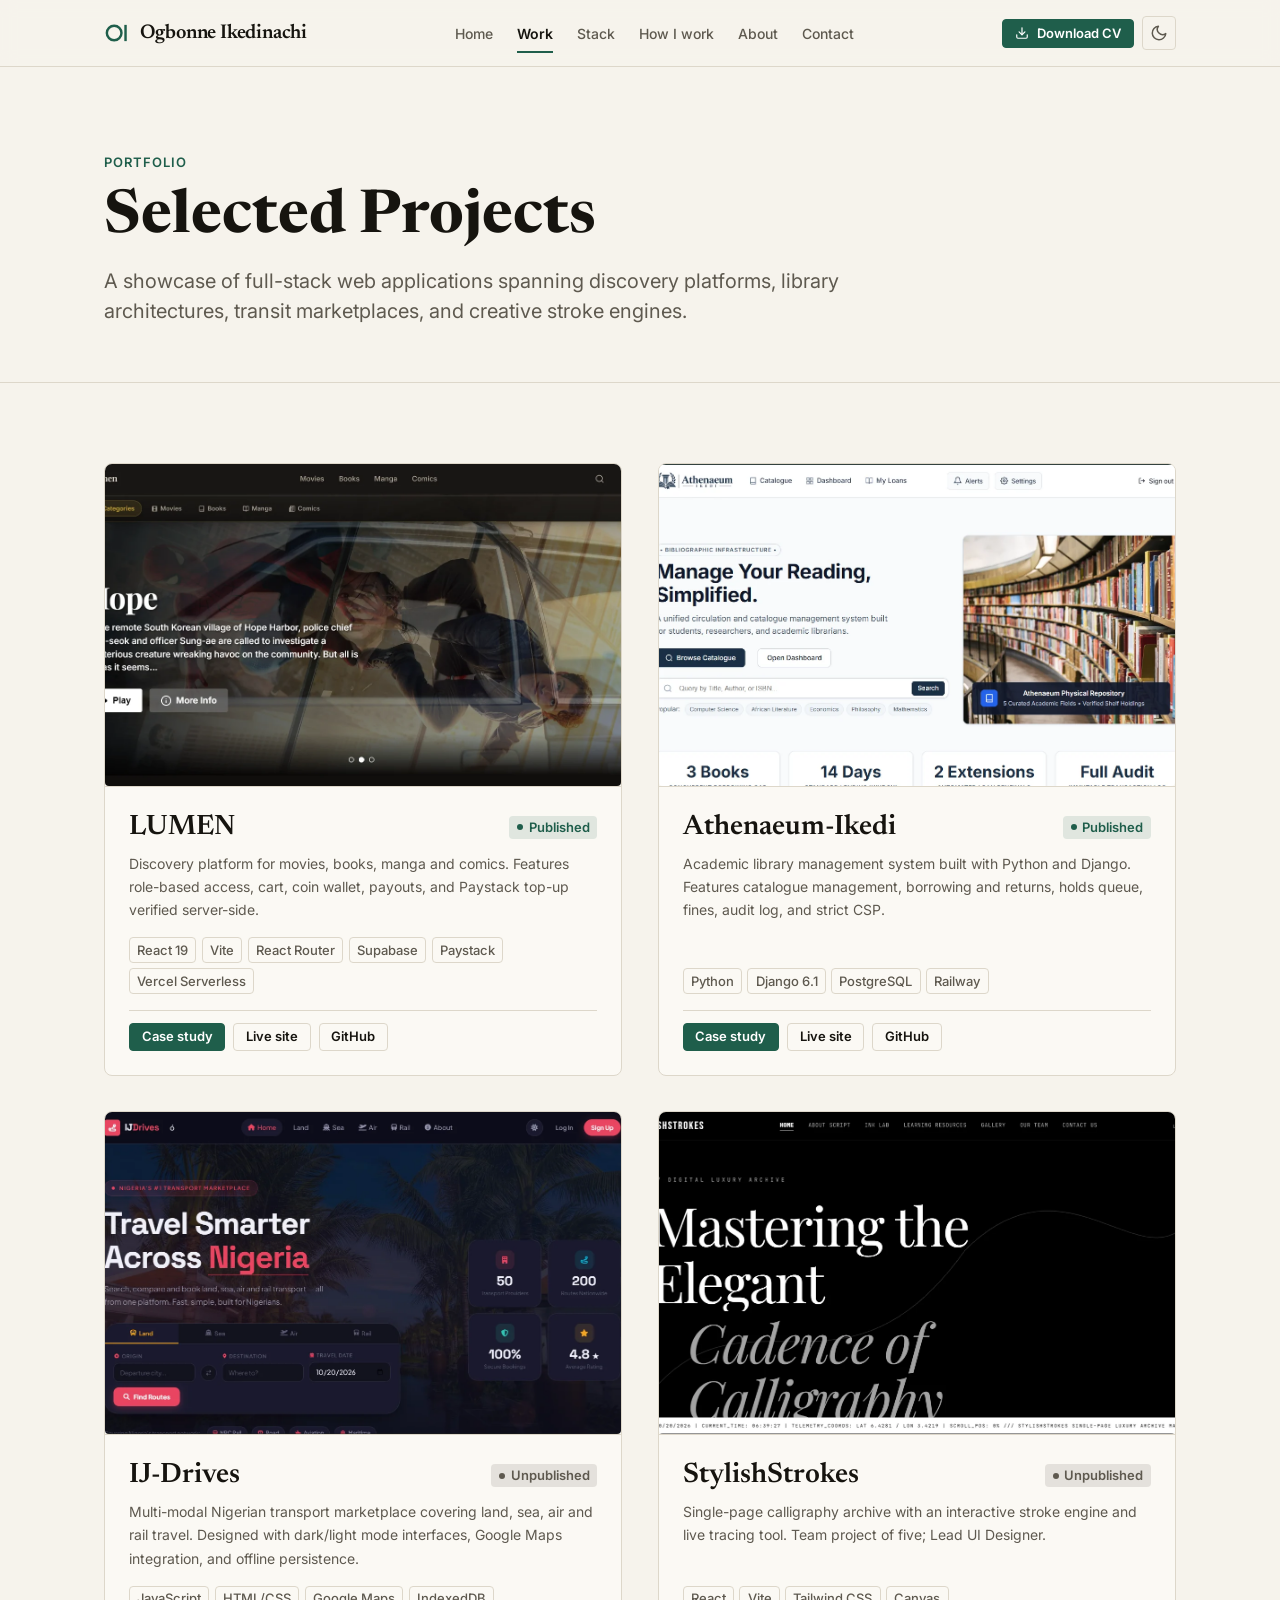
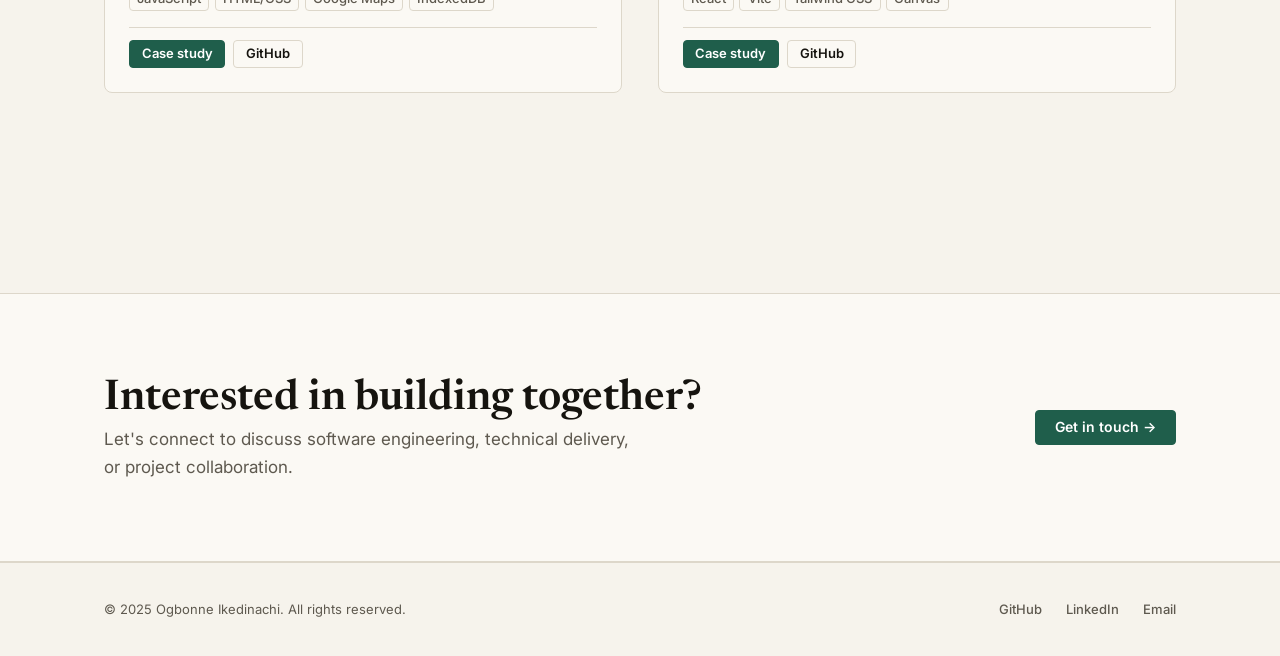
==== work/index.html @ b67208f1 "almost V1" ====
<!DOCTYPE html>
<html lang="en">
<head>
  <meta charset="UTF-8" />
  <meta name="viewport" content="width=device-width, initial-scale=1.0" />
  <title>Work — Selected Projects | Ogbonne Ikedinachi</title>
  <meta name="description" content="Selected full-stack software engineering projects by Ogbonne Ikedinachi, including LUMEN, Athenaeum-Ikedi, IJ-Drives, and StylishStrokes." />
  <link rel="canonical" href="https://ikedinachi.dev/work" />

  <!-- Open Graph -->
  <meta property="og:title" content="Work — Selected Projects | Ogbonne Ikedinachi" />
  <meta property="og:description" content="Selected full-stack software engineering projects by Ogbonne Ikedinachi." />
  <meta property="og:type" content="website" />
  <meta property="og:url" content="https://ikedinachi.dev/work" />

  <!-- Twitter -->
  <meta name="twitter:card" content="summary_large_image" />
  <meta name="twitter:title" content="Work — Selected Projects | Ogbonne Ikedinachi" />
  <meta name="twitter:description" content="Selected full-stack software engineering projects by Ogbonne Ikedinachi." />

  <!-- Favicons -->
  <link rel="icon" href="/assets/brand/favicon.svg" type="image/svg+xml" />
  <link rel="icon" href="/assets/brand/favicon-32.png" sizes="32x32" type="image/png" />
  <link rel="apple-touch-icon" href="/assets/brand/apple-touch-icon.png" />

  <!-- Google Fonts: Newsreader & Inter -->
  <link rel="preconnect" href="https://fonts.googleapis.com" />
  <link rel="preconnect" href="https://fonts.gstatic.com" crossorigin />
  <link rel="stylesheet" href="https://fonts.googleapis.com/css2?family=Inter:wght@400;500;600;700&family=Newsreader:ital,opsz,wght@0,6..72,400;0,6..72,600;0,6..72,700;1,6..72,400&display=swap" />

  <!-- Single shared stylesheet -->
  <link rel="stylesheet" href="/assets/css/styles.css" />
</head>
<body>
  <!-- Navigation progress bar -->
  <div class="nav-progress" id="nav-progress" aria-hidden="true"></div>

  <!-- First-visit session loader -->
  <div class="site-loader" id="site-loader" aria-hidden="true">
    <svg class="site-loader__mark" xmlns="http://www.w3.org/2000/svg" viewBox="0 0 64 64" role="img" aria-label="Ogbonne Ikedinachi monogram">
      <circle cx="25" cy="32" r="18" fill="none" stroke="currentColor" stroke-width="6"/>
      <rect x="50" y="12" width="6" height="40" fill="currentColor"/>
    </svg>
    <span class="site-loader__name">Ogbonne Ikedinachi</span>
  </div>

  <!-- Skip link -->
  <a href="#main-content" class="skip-link">Skip to main content</a>

  <!-- Header & Navigation -->
  <header class="site-header">
    <div class="container site-header__inner">
      <a href="/" class="site-logo" aria-label="Ogbonne Ikedinachi — Home">
        <svg class="logo-mark" xmlns="http://www.w3.org/2000/svg" viewBox="0 0 64 64" role="img" aria-hidden="true">
          <circle cx="25" cy="32" r="18" fill="none" stroke="currentColor" stroke-width="6"/>
          <rect x="50" y="12" width="6" height="40" fill="currentColor"/>
        </svg>
        <span class="site-logo__wordmark">Ogbonne Ikedinachi</span>
      </a>

      <nav class="site-nav" aria-label="Primary navigation">
        <div class="site-nav__links">
          <a href="/" class="site-nav__link">Home</a>
          <a href="/work" class="site-nav__link" aria-current="page">Work</a>
          <a href="/stack" class="site-nav__link">Stack</a>
          <a href="/how-i-work" class="site-nav__link">How I work</a>
          <a href="/about" class="site-nav__link">About</a>
          <a href="/contact" class="site-nav__link">Contact</a>
        </div>
      </nav>

      <div class="site-header__actions">
        <a href="/assets/Ogbonne-Ikedinachi-CV.pdf" class="btn btn--primary btn--small" target="_blank" rel="noopener noreferrer">
          <svg viewBox="0 0 24 24" fill="none" stroke="currentColor" stroke-width="2" stroke-linecap="round" stroke-linejoin="round" aria-hidden="true"><path d="M21 15v4a2 2 0 0 1-2 2H5a2 2 0 0 1-2-2v-4"/><polyline points="7 10 12 15 17 10"/><line x1="12" y1="15" x2="12" y2="3"/></svg>
          Download CV
        </a>

        <button type="button" class="theme-toggle" id="theme-toggle" aria-label="Switch to dark theme">
          <svg class="theme-toggle__moon" viewBox="0 0 24 24" fill="none" stroke="currentColor" stroke-width="2" stroke-linecap="round" stroke-linejoin="round" aria-hidden="true"><path d="M21 12.79A9 9 0 1 1 11.21 3 7 7 0 0 0 21 12.79z"/></svg>
          <svg class="theme-toggle__sun" viewBox="0 0 24 24" fill="none" stroke="currentColor" stroke-width="2" stroke-linecap="round" stroke-linejoin="round" aria-hidden="true"><circle cx="12" cy="12" r="5"/><line x1="12" y1="1" x2="12" y2="3"/><line x1="12" y1="21" x2="12" y2="23"/><line x1="4.22" y1="4.22" x2="5.64" y2="5.64"/><line x1="18.36" y1="18.36" x2="19.78" y2="19.78"/><line x1="1" y1="12" x2="3" y2="12"/><line x1="21" y1="12" x2="23" y2="12"/><line x1="4.22" y1="19.78" x2="5.64" y2="18.36"/><line x1="18.36" y1="5.64" x2="19.78" y2="4.22"/></svg>
        </button>

        <button type="button" class="mobile-menu-toggle" id="mobile-menu-open" aria-label="Open menu" aria-expanded="false" aria-controls="mobile-nav">
          <svg viewBox="0 0 24 24" fill="none" stroke="currentColor" stroke-width="2" stroke-linecap="round" aria-hidden="true"><line x1="3" y1="6" x2="21" y2="6"/><line x1="3" y1="12" x2="21" y2="12"/><line x1="3" y1="18" x2="21" y2="18"/></svg>
        </button>
      </div>
    </div>
  </header>

  <!-- Mobile nav overlay -->
  <div class="mobile-nav" id="mobile-nav" aria-hidden="true" role="dialog" aria-label="Navigation menu">
    <div class="mobile-nav__header">
      <span class="site-logo">
        <svg class="logo-mark" xmlns="http://www.w3.org/2000/svg" viewBox="0 0 64 64" role="img" aria-hidden="true">
          <circle cx="25" cy="32" r="18" fill="none" stroke="currentColor" stroke-width="6"/>
          <rect x="50" y="12" width="6" height="40" fill="currentColor"/>
        </svg>
        <span class="site-logo__wordmark">Ogbonne Ikedinachi</span>
      </span>
      <button type="button" class="mobile-nav__close" id="mobile-menu-close" aria-label="Close menu">
        <svg viewBox="0 0 24 24" fill="none" stroke="currentColor" stroke-width="2" stroke-linecap="round" aria-hidden="true"><line x1="18" y1="6" x2="6" y2="18"/><line x1="6" y1="6" x2="18" y2="18"/></svg>
      </button>
    </div>
    <div class="mobile-nav__items">
      <a href="/" class="mobile-nav__link">Home</a>
      <a href="/work" class="mobile-nav__link" aria-current="page">Work</a>
      <a href="/stack" class="mobile-nav__link">Stack</a>
      <a href="/how-i-work" class="mobile-nav__link">How I work</a>
      <a href="/about" class="mobile-nav__link">About</a>
      <a href="/contact" class="mobile-nav__link">Contact</a>
      <a href="/assets/Ogbonne-Ikedinachi-CV.pdf" class="btn btn--primary" style="margin-top: var(--space-md);" target="_blank" rel="noopener noreferrer">Download CV</a>
    </div>
  </div>

  <!-- Main Content -->
  <main id="main-content">
    <div class="page-header">
      <div class="container">
        <span class="page-header__label">Portfolio</span>
        <h1 class="page-header__title">Selected Projects</h1>
        <p class="page-header__intro">A showcase of full-stack web applications spanning discovery platforms, library architectures, transit marketplaces, and creative stroke engines.</p>
      </div>
    </div>

    <section class="section">
      <div class="container">
        <div class="projects-grid">
          <!-- 1. LUMEN -->
          <article class="project-card reveal">
            <a href="/work/lumen" class="project-card__image-link" aria-label="View LUMEN case study">
              <img
                src="/assets/img/lumen-2.webp"
                alt="LUMEN home page hero carousel featuring a film, with category tabs for movies, books, manga and comics."
                class="project-card__image img-lazy"
                loading="lazy"
                width="800"
                height="500"
              />
            </a>
            <div class="project-card__body">
              <div class="project-card__top">
                <h3 class="project-card__name">LUMEN</h3>
                <span class="badge badge--published">Published</span>
              </div>
              <p class="project-card__desc">Discovery platform for movies, books, manga and comics. Features role-based access, cart, coin wallet, payouts, and Paystack top-up verified server-side.</p>
              <div class="project-card__tags">
                <span class="tag">React 19</span>
                <span class="tag">Vite</span>
                <span class="tag">React Router</span>
                <span class="tag">Supabase</span>
                <span class="tag">Paystack</span>
                <span class="tag">Vercel Serverless</span>
              </div>
              <div class="project-card__actions">
                <a href="/work/lumen" class="btn btn--small btn--primary">Case study</a>
                <a href="https://lumen1-mu.vercel.app/" class="btn btn--small btn--secondary" target="_blank" rel="noopener noreferrer">Live site</a>
                <a href="https://github.com/Ikedi-21/LUMEN" class="btn btn--small btn--secondary" target="_blank" rel="noopener noreferrer">GitHub</a>
              </div>
            </div>
          </article>

          <!-- 2. Athenaeum-Ikedi -->
          <article class="project-card reveal">
            <a href="/work/athenaeum" class="project-card__image-link" aria-label="View Athenaeum-Ikedi case study">
              <img
                src="/assets/img/athenaeum-1.webp"
                alt="Athenaeum Ikedi home page headed 'Manage Your Reading, Simplified' with catalogue search and a library photograph."
                class="project-card__image img-lazy"
                loading="lazy"
                width="800"
                height="500"
              />
            </a>
            <div class="project-card__body">
              <div class="project-card__top">
                <h3 class="project-card__name">Athenaeum-Ikedi</h3>
                <span class="badge badge--published">Published</span>
              </div>
              <p class="project-card__desc">Academic library management system built with Python and Django. Features catalogue management, borrowing and returns, holds queue, fines, audit log, and strict CSP.</p>
              <div class="project-card__tags">
                <span class="tag">Python</span>
                <span class="tag">Django 6.1</span>
                <span class="tag">PostgreSQL</span>
                <span class="tag">Railway</span>
              </div>
              <div class="project-card__actions">
                <a href="/work/athenaeum" class="btn btn--small btn--primary">Case study</a>
                <a href="https://athenaeum-ikedi-production.up.railway.app/" class="btn btn--small btn--secondary" target="_blank" rel="noopener noreferrer">Live site</a>
                <a href="https://github.com/Ikedi-21/Athenaeum-Ikedi" class="btn btn--small btn--secondary" target="_blank" rel="noopener noreferrer">GitHub</a>
              </div>
            </div>
          </article>

          <!-- 3. IJ-Drives -->
          <article class="project-card reveal">
            <a href="/work/ij-drives" class="project-card__image-link" aria-label="View IJ-Drives case study">
              <img
                src="/assets/img/ijdrives-1.webp"
                alt="IJDrives home page in dark mode with a route search form for land, sea, air and rail travel across Nigeria."
                class="project-card__image img-lazy"
                loading="lazy"
                width="800"
                height="500"
              />
            </a>
            <div class="project-card__body">
              <div class="project-card__top">
                <h3 class="project-card__name">IJ-Drives</h3>
                <span class="badge badge--unpublished">Unpublished</span>
              </div>
              <p class="project-card__desc">Multi-modal Nigerian transport marketplace covering land, sea, air and rail travel. Designed with dark/light mode interfaces, Google Maps integration, and offline persistence.</p>
              <div class="project-card__tags">
                <span class="tag">JavaScript</span>
                <span class="tag">HTML/CSS</span>
                <span class="tag">Google Maps</span>
                <span class="tag">IndexedDB</span>
              </div>
              <div class="project-card__actions">
                <a href="/work/ij-drives" class="btn btn--small btn--primary">Case study</a>
                <a href="https://github.com/Ikedi-21/IJ-Drives" class="btn btn--small btn--secondary" target="_blank" rel="noopener noreferrer">GitHub</a>
              </div>
            </div>
          </article>

          <!-- 4. StylishStrokes -->
          <article class="project-card reveal">
            <a href="/work/stylishstrokes" class="project-card__image-link" aria-label="View StylishStrokes case study">
              <img
                src="/assets/img/stylishstrokes-1.webp"
                alt="StylishStrokes hero reading 'Mastering the Elegant Cadence of Calligraphy' on a black background."
                class="project-card__image img-lazy"
                loading="lazy"
                width="800"
                height="500"
              />
            </a>
            <div class="project-card__body">
              <div class="project-card__top">
                <h3 class="project-card__name">StylishStrokes</h3>
                <span class="badge badge--unpublished">Unpublished</span>
              </div>
              <p class="project-card__desc">Single-page calligraphy archive with an interactive stroke engine and live tracing tool. Team project of five; Lead UI Designer.</p>
              <div class="project-card__tags">
                <span class="tag">React</span>
                <span class="tag">Vite</span>
                <span class="tag">Tailwind CSS</span>
                <span class="tag">Canvas</span>
              </div>
              <div class="project-card__actions">
                <a href="/work/stylishstrokes" class="btn btn--small btn--primary">Case study</a>
                <a href="https://github.com/Ikedi-21/Styleish-strokes" class="btn btn--small btn--secondary" target="_blank" rel="noopener noreferrer">GitHub</a>
              </div>
            </div>
          </article>
        </div>
      </div>
    </section>

    <!-- Closing Call To Action Band -->
    <section class="cta-band">
      <div class="container cta-band__inner">
        <div>
          <h2 class="cta-band__title">Interested in building together?</h2>
          <p class="cta-band__desc">Let's connect to discuss software engineering, technical delivery, or project collaboration.</p>
        </div>
        <a href="/contact" class="btn btn--primary">Get in touch &rarr;</a>
      </div>
    </section>
  </main>

  <!-- Footer -->
  <footer class="site-footer">
    <div class="container site-footer__inner">
      <p class="site-footer__copyright">&copy; 2025 Ogbonne Ikedinachi. All rights reserved.</p>
      <div class="site-footer__links">
        <a href="https://github.com/Ikedi-21" class="site-footer__link" target="_blank" rel="noopener noreferrer">GitHub</a>
        <a href="https://www.linkedin.com/in/ikedinachi-ogbonne-81129539b" class="site-footer__link" target="_blank" rel="noopener noreferrer">LinkedIn</a>
        <a href="mailto:ikedinachiogbonne@gmail.com" class="site-footer__link">Email</a>
      </div>
    </div>
  </footer>

  <!-- Single shared script -->
  <script src="/assets/js/main.js"></script>
</body>
</html>
---- assets/css/styles.css ----
/* ============================================================
   OGBONNE IKEDINACHI — PORTFOLIO STYLES
   Single shared stylesheet for all pages.
   ============================================================ */

/* ---------- View Transitions API (Progressive Enhancement) ---------- */
@view-transition {
  navigation: auto;
}

::view-transition-old(root),
::view-transition-new(root) {
  animation-duration: 200ms;
  animation-timing-function: cubic-bezier(0.4, 0, 0.2, 1);
}

/* ---------- CSS Custom Properties (Design Tokens) ---------- */
:root {
  /* Light theme (default) */
  --bg: #F6F3EC;
  --surface: #FBF9F4;
  --ink: #16140F;
  --muted: #5E594F;
  --line: #DDD7CA;
  --accent: #1F5E4B;
  --on-accent: #FFFFFF;

  /* Typography */
  --font-heading: 'Newsreader', Georgia, serif;
  --font-body: 'Inter', system-ui, -apple-system, BlinkMacSystemFont, 'Segoe UI', Roboto, sans-serif;

  /* Type scale (fluid) */
  --text-xs: clamp(0.75rem, 0.72rem + 0.15vw, 0.8125rem);
  --text-sm: clamp(0.8125rem, 0.78rem + 0.2vw, 0.875rem);
  --text-base: clamp(0.9375rem, 0.9rem + 0.25vw, 1.0625rem);
  --text-lg: clamp(1.125rem, 1.05rem + 0.4vw, 1.25rem);
  --text-xl: clamp(1.375rem, 1.25rem + 0.8vw, 1.75rem);
  --text-2xl: clamp(1.85rem, 1.6rem + 1.6vw, 2.65rem);
  --text-3xl: clamp(2.35rem, 1.95rem + 2.5vw, 3.75rem);

  /* Spacing */
  --space-2xs: 0.25rem;
  --space-xs: 0.5rem;
  --space-sm: 0.75rem;
  --space-md: 1rem;
  --space-lg: 1.5rem;
  --space-xl: 2.25rem;
  --space-2xl: 3.5rem;
  --space-3xl: 5rem;
  --space-4xl: 7.5rem;

  /* Layout */
  --max-width: 72rem;
  --max-width-narrow: 52rem;
  --grid-gap: clamp(1.25rem, 1rem + 1.5vw, 2.5rem);

  /* Misc */
  --radius-sm: 4px;
  --radius-md: 8px;
  --border: 1px solid var(--line);
  --focus-ring: 0 0 0 3px var(--accent);
  --transition-base: 0.2s cubic-bezier(0.4, 0, 0.2, 1);
}

/* System dark theme */
@media (prefers-color-scheme: dark) {
  :root:not([data-theme="light"]) {
    --bg: #12110E;
    --surface: #1A1915;
    --ink: #EDE8DC;
    --muted: #A39D90;
    --line: #2B2923;
    --accent: #6FBF9F;
    --on-accent: #12110E;
  }
}

/* Manual dark theme toggle */
:root[data-theme="dark"] {
  --bg: #12110E;
  --surface: #1A1915;
  --ink: #EDE8DC;
  --muted: #A39D90;
  --line: #2B2923;
  --accent: #6FBF9F;
  --on-accent: #12110E;
}

/* Manual light theme toggle */
:root[data-theme="light"] {
  --bg: #F6F3EC;
  --surface: #FBF9F4;
  --ink: #16140F;
  --muted: #5E594F;
  --line: #DDD7CA;
  --accent: #1F5E4B;
  --on-accent: #FFFFFF;
}

/* ---------- Reset & Base ---------- */
*,
*::before,
*::after {
  margin: 0;
  padding: 0;
  box-sizing: border-box;
}

html {
  scroll-behavior: smooth;
  -webkit-text-size-adjust: 100%;
  text-size-adjust: 100%;
  background-color: var(--bg);
}

body {
  font-family: var(--font-body);
  font-size: var(--text-base);
  line-height: 1.65;
  color: var(--ink);
  background-color: var(--bg);
  min-height: 100vh;
  display: flex;
  flex-direction: column;
  -webkit-font-smoothing: antialiased;
  -moz-osx-font-smoothing: grayscale;
}

main {
  flex: 1 0 auto;
}

img,
picture,
svg {
  display: block;
  max-width: 100%;
}

a {
  color: var(--accent);
  text-decoration-thickness: 1px;
  text-underline-offset: 3px;
  transition: color var(--transition-base), opacity var(--transition-base);
}

a:hover {
  opacity: 0.85;
}

h1, h2, h3, h4 {
  font-family: var(--font-heading);
  font-weight: 600;
  line-height: 1.2;
  color: var(--ink);
  text-wrap: balance;
}

h1 { font-size: var(--text-3xl); font-weight: 700; }
h2 { font-size: var(--text-2xl); }
h3 { font-size: var(--text-xl); }
h4 { font-size: var(--text-lg); }

p + p {
  margin-top: var(--space-md);
}

ul, ol {
  list-style: none;
}

/* Accessibility */
.skip-link {
  position: absolute;
  top: -9999px;
  left: 1rem;
  z-index: 10000;
  padding: 0.6em 1.2em;
  background-color: var(--accent);
  color: var(--on-accent);
  font-size: var(--text-sm);
  font-weight: 600;
  text-decoration: none;
  border-radius: var(--radius-sm);
}

.skip-link:focus {
  top: 1rem;
}

:focus-visible {
  outline: 2px solid var(--accent);
  outline-offset: 3px;
}

/* ---------- First-visit Session Loader ---------- */
.site-loader {
  position: fixed;
  inset: 0;
  z-index: 9999;
  background-color: var(--bg);
  display: flex;
  flex-direction: column;
  align-items: center;
  justify-content: center;
  gap: var(--space-md);
  opacity: 1;
  visibility: visible;
  transition: opacity 0.35s ease, visibility 0.35s ease;
}

.site-loader--hidden {
  opacity: 0;
  visibility: hidden;
  pointer-events: none;
}

.site-loader__mark {
  width: 56px;
  height: 56px;
  color: var(--accent);
  animation: loaderPulse 1.2s ease-in-out infinite;
}

.site-loader__name {
  font-family: var(--font-heading);
  font-size: var(--text-lg);
  color: var(--ink);
  letter-spacing: 0.02em;
}

@keyframes loaderPulse {
  0%, 100% {
    transform: scale(0.96);
    opacity: 0.7;
  }
  50% {
    transform: scale(1.04);
    opacity: 1;
  }
}

/* Fallback if JS is disabled */
noscript .site-loader {
  display: none !important;
}

/* ---------- Navigation Progress Bar ---------- */
.nav-progress {
  position: fixed;
  top: 0;
  left: 0;
  height: 3px;
  width: 0%;
  background-color: var(--accent);
  z-index: 10001;
  pointer-events: none;
  opacity: 0;
  transition: width 0.3s ease, opacity 0.2s ease;
}

.nav-progress--active {
  opacity: 1;
  width: 75%;
}

.nav-progress--done {
  width: 100%;
  opacity: 0;
}

/* ---------- Header & Navigation ---------- */
.site-header {
  position: sticky;
  top: 0;
  z-index: 100;
  background-color: color-mix(in srgb, var(--bg) 92%, transparent);
  backdrop-filter: blur(8px);
  -webkit-backdrop-filter: blur(8px);
  border-bottom: var(--border);
}

.site-header__inner {
  display: flex;
  align-items: center;
  justify-content: space-between;
  padding-block: var(--space-md);
}

.site-logo {
  display: inline-flex;
  align-items: center;
  gap: 0.6rem;
  color: var(--ink);
  text-decoration: none;
  font-family: var(--font-heading);
  font-size: var(--text-lg);
  font-weight: 600;
  letter-spacing: -0.01em;
}

.site-logo .logo-mark {
  width: 26px;
  height: 26px;
  color: var(--accent);
  flex-shrink: 0;
}

.site-logo__wordmark {
  color: var(--ink);
}

.site-nav__links {
  display: none;
  align-items: center;
  gap: var(--space-lg);
}

@media (min-width: 54rem) {
  .site-nav__links {
    display: flex;
  }
}

.site-nav__link {
  font-size: var(--text-sm);
  color: var(--muted);
  text-decoration: none;
  font-weight: 500;
  position: relative;
  padding-block: 0.25rem;
  transition: color var(--transition-base);
}

.site-nav__link:hover {
  color: var(--ink);
  opacity: 1;
}

.site-nav__link[aria-current="page"] {
  color: var(--ink);
  font-weight: 600;
}

.site-nav__link[aria-current="page"]::after {
  content: "";
  position: absolute;
  bottom: -4px;
  left: 0;
  right: 0;
  height: 2px;
  background-color: var(--accent);
}

.site-header__actions {
  display: flex;
  align-items: center;
  gap: var(--space-xs);
}

/* Theme Toggle Button */
.theme-toggle {
  background: none;
  border: var(--border);
  border-radius: var(--radius-sm);
  padding: 0.45rem;
  cursor: pointer;
  color: var(--muted);
  display: flex;
  align-items: center;
  justify-content: center;
  line-height: 1;
  transition: color var(--transition-base), border-color var(--transition-base), background-color var(--transition-base);
}

.theme-toggle:hover {
  color: var(--ink);
  border-color: var(--muted);
  background-color: var(--surface);
}

.theme-toggle svg {
  width: 18px;
  height: 18px;
}

/* Light mode shows moon icon */
.theme-toggle__sun { display: none; }
.theme-toggle__moon { display: block; }

/* Dark mode shows sun icon */
@media (prefers-color-scheme: dark) {
  :root:not([data-theme="light"]) .theme-toggle__sun { display: block; }
  :root:not([data-theme="light"]) .theme-toggle__moon { display: none; }
}

:root[data-theme="dark"] .theme-toggle__sun { display: block; }
:root[data-theme="dark"] .theme-toggle__moon { display: none; }

:root[data-theme="light"] .theme-toggle__sun { display: none; }
:root[data-theme="light"] .theme-toggle__moon { display: block; }

/* Mobile Menu Toggle */
.mobile-menu-toggle {
  display: flex;
  align-items: center;
  justify-content: center;
  background: none;
  border: var(--border);
  border-radius: var(--radius-sm);
  padding: 0.45rem;
  cursor: pointer;
  color: var(--ink);
}

.mobile-menu-toggle svg {
  width: 20px;
  height: 20px;
}

@media (min-width: 54rem) {
  .mobile-menu-toggle {
    display: none;
  }
}

/* Mobile Nav Overlay */
.mobile-nav {
  position: fixed;
  inset: 0;
  z-index: 1000;
  background-color: var(--bg);
  padding: var(--space-xl) var(--space-lg);
  display: flex;
  flex-direction: column;
  gap: var(--space-lg);
  opacity: 0;
  visibility: hidden;
  transition: opacity var(--transition-base), visibility var(--transition-base);
}

.mobile-nav[aria-hidden="false"] {
  opacity: 1;
  visibility: visible;
}

.mobile-nav__header {
  display: flex;
  align-items: center;
  justify-content: space-between;
  border-bottom: var(--border);
  padding-bottom: var(--space-md);
}

.mobile-nav__close {
  background: none;
  border: var(--border);
  border-radius: var(--radius-sm);
  padding: 0.45rem;
  cursor: pointer;
  color: var(--ink);
  display: flex;
  align-items: center;
  justify-content: center;
}

.mobile-nav__close svg {
  width: 20px;
  height: 20px;
}

.mobile-nav__items {
  display: flex;
  flex-direction: column;
  gap: var(--space-md);
  margin-top: var(--space-md);
}

.mobile-nav__link {
  font-family: var(--font-heading);
  font-size: var(--text-2xl);
  color: var(--ink);
  text-decoration: none;
  transition: color var(--transition-base);
}

.mobile-nav__link[aria-current="page"] {
  color: var(--accent);
}

.mobile-nav__link:hover {
  color: var(--accent);
}

/* ---------- Container & Grid Layout ---------- */
.container {
  width: 100%;
  max-width: var(--max-width);
  margin-inline: auto;
  padding-inline: clamp(1.25rem, 4vw, 2.5rem);
}

.container--narrow {
  max-width: var(--max-width-narrow);
}

/* 12-Column Grid System */
.grid-12 {
  display: grid;
  grid-template-columns: repeat(12, 1fr);
  gap: var(--grid-gap);
}

/* Common Section Spacing */
.section {
  padding-block: var(--space-3xl);
}

.section + .section {
  border-top: var(--border);
}

/* ---------- Consistent Page Header Template ---------- */
.page-header {
  padding-block: var(--space-3xl) var(--space-2xl);
  border-bottom: var(--border);
}

.page-header__label {
  display: inline-block;
  font-size: var(--text-xs);
  font-weight: 600;
  letter-spacing: 0.08em;
  text-transform: uppercase;
  color: var(--accent);
  margin-bottom: var(--space-xs);
}

.page-header__title {
  font-size: var(--text-3xl);
  margin-bottom: var(--space-sm);
}

.page-header__intro {
  font-size: var(--text-lg);
  color: var(--muted);
  max-width: 46rem;
  line-height: 1.5;
}

/* ---------- Buttons & Badges ---------- */
.btn {
  display: inline-flex;
  align-items: center;
  gap: 0.5rem;
  padding: 0.65em 1.35em;
  font-family: var(--font-body);
  font-size: var(--text-sm);
  font-weight: 600;
  line-height: 1;
  text-decoration: none;
  border-radius: var(--radius-sm);
  border: var(--border);
  cursor: pointer;
  transition: background-color var(--transition-base),
              color var(--transition-base),
              border-color var(--transition-base),
              transform var(--transition-base);
  white-space: nowrap;
}

.btn:hover {
  transform: translateY(-1px);
  opacity: 1;
}

.btn:active {
  transform: translateY(0);
}

.btn--primary {
  background-color: var(--accent);
  color: var(--on-accent);
  border-color: var(--accent);
}

.btn--primary:hover {
  background-color: color-mix(in srgb, var(--accent) 85%, black);
  border-color: color-mix(in srgb, var(--accent) 85%, black);
  color: var(--on-accent);
}

.btn--secondary {
  background-color: transparent;
  color: var(--ink);
  border-color: var(--line);
}

.btn--secondary:hover {
  background-color: var(--surface);
  border-color: var(--muted);
  color: var(--ink);
}

.btn--small {
  font-size: var(--text-xs);
  padding: 0.5em 0.9em;
}

.btn svg {
  width: 14px;
  height: 14px;
  flex-shrink: 0;
}

.tag {
  display: inline-block;
  padding: 0.2em 0.55em;
  font-size: var(--text-xs);
  font-weight: 500;
  color: var(--muted);
  background-color: var(--surface);
  border: var(--border);
  border-radius: var(--radius-sm);
  line-height: 1.4;
  white-space: nowrap;
}

.badge {
  display: inline-flex;
  align-items: center;
  gap: 0.35rem;
  padding: 0.2em 0.6em;
  font-size: var(--text-xs);
  font-weight: 600;
  border-radius: var(--radius-sm);
  line-height: 1.4;
}

.badge::before {
  content: "";
  display: inline-block;
  width: 6px;
  height: 6px;
  border-radius: 50%;
}

.badge--published {
  background-color: color-mix(in srgb, var(--accent) 12%, transparent);
  color: var(--accent);
}

.badge--published::before {
  background-color: var(--accent);
}

.badge--unpublished {
  background-color: color-mix(in srgb, var(--muted) 15%, transparent);
  color: var(--muted);
}

.badge--unpublished::before {
  background-color: var(--muted);
}

/* ---------- Lazy-Loaded Image with Surface Placeholder ---------- */
.img-lazy {
  background-color: var(--surface);
  border-radius: var(--radius-sm);
  opacity: 0;
  transition: opacity 0.3s ease;
}

.img-lazy.loaded {
  opacity: 1;
}

/* ---------- Home: Hero Section ---------- */
.hero {
  padding-block: var(--space-4xl) var(--space-3xl);
}

.hero__grid {
  display: grid;
  grid-template-columns: 1fr;
  gap: var(--space-2xl);
  align-items: center;
}

@media (min-width: 52rem) {
  .hero__grid {
    grid-template-columns: 1fr 280px;
    gap: var(--space-3xl);
  }
}

.hero__eyebrow {
  display: inline-block;
  font-size: var(--text-xs);
  font-weight: 600;
  letter-spacing: 0.08em;
  text-transform: uppercase;
  color: var(--accent);
  margin-bottom: var(--space-xs);
}

.hero__positioning {
  font-size: var(--text-3xl);
  line-height: 1.15;
  margin-bottom: var(--space-md);
}

.hero__intro {
  font-size: var(--text-lg);
  color: var(--muted);
  max-width: 42rem;
  margin-bottom: var(--space-xl);
  line-height: 1.6;
}

.hero__cta-row {
  display: flex;
  flex-wrap: wrap;
  align-items: center;
  gap: var(--space-md);
  margin-bottom: var(--space-lg);
}

.hero__social-links {
  display: flex;
  align-items: center;
  gap: var(--space-lg);
  font-size: var(--text-sm);
}

.hero__social-links a {
  color: var(--muted);
  text-decoration: none;
  font-weight: 500;
  transition: color var(--transition-base);
}

.hero__social-links a:hover {
  color: var(--ink);
}

.hero__photo-wrapper {
  position: relative;
  width: 220px;
  height: 220px;
  margin-inline: auto;
  border-radius: var(--radius-md);
  border: var(--border);
  overflow: hidden;
  background-color: var(--surface);
  display: flex;
  align-items: center;
  justify-content: center;
}

@media (min-width: 52rem) {
  .hero__photo-wrapper {
    width: 260px;
    height: 260px;
    margin-inline: 0;
  }
}

.hero__photo {
  width: 100%;
  height: 100%;
  object-fit: cover;
}

.hero__photo-fallback {
  display: flex;
  flex-direction: column;
  align-items: center;
  justify-content: center;
  color: var(--muted);
  text-align: center;
  padding: var(--space-md);
}

.hero__photo-fallback svg {
  width: 48px;
  height: 48px;
  color: var(--accent);
  margin-bottom: var(--space-xs);
}

.hero__photo-fallback span {
  font-family: var(--font-heading);
  font-size: var(--text-sm);
}

/* ---------- Project Cards (Home & Work) ---------- */
.projects-grid {
  display: grid;
  grid-template-columns: 1fr;
  gap: var(--grid-gap);
}

@media (min-width: 48rem) {
  .projects-grid {
    grid-template-columns: 1fr 1fr;
  }
}

.project-card {
  background-color: var(--surface);
  border: var(--border);
  border-radius: var(--radius-md);
  overflow: hidden;
  display: flex;
  flex-direction: column;
  transition: transform var(--transition-base), border-color var(--transition-base);
}

.project-card:hover {
  transform: translateY(-2px);
  border-color: var(--muted);
}

.project-card__image-link {
  display: block;
  overflow: hidden;
  position: relative;
  aspect-ratio: 16 / 10;
  background-color: color-mix(in srgb, var(--surface) 80%, var(--bg));
  border-bottom: var(--border);
}

.project-card__image {
  width: 100%;
  height: 100%;
  object-fit: cover;
  transition: transform 0.3s ease;
}

.project-card:hover .project-card__image {
  transform: scale(1.02);
}

.project-card__body {
  padding: var(--space-lg);
  display: flex;
  flex-direction: column;
  flex: 1 1 auto;
}

.project-card__top {
  display: flex;
  align-items: center;
  justify-content: space-between;
  gap: var(--space-sm);
  margin-bottom: var(--space-xs);
}

.project-card__name {
  font-size: var(--text-xl);
}

.project-card__desc {
  font-size: var(--text-sm);
  color: var(--muted);
  margin-bottom: var(--space-md);
  flex: 1 0 auto;
}

.project-card__tags {
  display: flex;
  flex-wrap: wrap;
  gap: 0.35rem;
  margin-bottom: var(--space-md);
}

.project-card__actions {
  display: flex;
  flex-wrap: wrap;
  align-items: center;
  gap: 0.5rem;
  padding-top: var(--space-sm);
  border-top: var(--border);
}

/* ---------- Case Study Detail Page ---------- */
.case-hero {
  padding-block: var(--space-2xl) var(--space-xl);
  border-bottom: var(--border);
}

.case-hero__back {
  display: inline-flex;
  align-items: center;
  gap: 0.4rem;
  font-size: var(--text-sm);
  color: var(--muted);
  text-decoration: none;
  margin-bottom: var(--space-md);
  font-weight: 500;
}

.case-hero__back:hover {
  color: var(--ink);
}

.case-hero__meta {
  display: flex;
  flex-wrap: wrap;
  align-items: center;
  gap: 0.45rem;
  margin-block: var(--space-md);
}

.case-hero__actions {
  display: flex;
  flex-wrap: wrap;
  gap: var(--space-sm);
  margin-top: var(--space-md);
}

.case-section {
  padding-block: var(--space-xl);
}

.case-section + .case-section {
  border-top: var(--border);
}

.case-section__title {
  font-size: var(--text-xl);
  margin-bottom: var(--space-sm);
}

.case-section__text {
  font-size: var(--text-base);
  color: var(--ink);
  max-width: 44rem;
}

.decision-list {
  display: flex;
  flex-direction: column;
  gap: var(--space-lg);
  margin-top: var(--space-md);
}

.decision-item {
  padding: var(--space-md);
  background-color: var(--surface);
  border: var(--border);
  border-radius: var(--radius-sm);
}

.decision-item__title {
  font-family: var(--font-heading);
  font-size: var(--text-lg);
  font-weight: 600;
  margin-bottom: var(--space-xs);
}

.decision-item__desc {
  font-size: var(--text-sm);
  color: var(--muted);
}

.screenshots-list {
  display: flex;
  flex-direction: column;
  gap: var(--space-xl);
  margin-top: var(--space-md);
}

.screenshot-figure {
  border: var(--border);
  border-radius: var(--radius-sm);
  overflow: hidden;
  background-color: var(--surface);
}

.screenshot-figure img {
  width: 100%;
  height: auto;
}

.screenshot-figure figcaption {
  padding: 0.65rem 1rem;
  font-size: var(--text-xs);
  color: var(--muted);
  background-color: var(--surface);
  border-top: var(--border);
}

.case-nav {
  padding-block: var(--space-2xl);
  border-top: var(--border);
  display: flex;
  align-items: center;
  justify-content: space-between;
  flex-wrap: wrap;
  gap: var(--space-md);
}

.case-nav__link {
  display: flex;
  flex-direction: column;
  text-decoration: none;
}

.case-nav__label {
  font-size: var(--text-xs);
  color: var(--muted);
  text-transform: uppercase;
  letter-spacing: 0.05em;
}

.case-nav__title {
  font-family: var(--font-heading);
  font-size: var(--text-lg);
  color: var(--ink);
  font-weight: 600;
}

.case-nav__link:hover .case-nav__title {
  color: var(--accent);
}

/* ---------- Stack Page ---------- */
.stack-tiers {
  display: flex;
  flex-direction: column;
  gap: var(--space-2xl);
}

.stack-tier {
  background-color: var(--surface);
  border: var(--border);
  border-radius: var(--radius-md);
  padding: var(--space-xl);
}

.stack-tier__header {
  margin-bottom: var(--space-md);
}

.stack-tier__title {
  font-size: var(--text-xl);
  margin-bottom: var(--space-2xs);
}

.stack-tier__desc {
  font-size: var(--text-sm);
  color: var(--muted);
}

.stack-tier__groups {
  display: grid;
  grid-template-columns: 1fr;
  gap: var(--space-lg);
  margin-top: var(--space-md);
}

@media (min-width: 44rem) {
  .stack-tier__groups {
    grid-template-columns: repeat(auto-fit, minmax(200px, 1fr));
  }
}

.stack-group__name {
  font-size: var(--text-xs);
  font-weight: 600;
  text-transform: uppercase;
  letter-spacing: 0.06em;
  color: var(--muted);
  margin-bottom: var(--space-xs);
}

.stack-group__tags {
  display: flex;
  flex-wrap: wrap;
  gap: 0.35rem;
}

/* ---------- How I Work Page ---------- */
.process-grid {
  display: grid;
  grid-template-columns: 1fr;
  gap: var(--grid-gap);
  margin-top: var(--space-lg);
}

@media (min-width: 42rem) {
  .process-grid {
    grid-template-columns: 1fr 1fr;
  }
}

.process-card {
  background-color: var(--surface);
  border: var(--border);
  border-radius: var(--radius-md);
  padding: var(--space-lg);
}

.process-card__number {
  font-family: var(--font-heading);
  font-size: var(--text-2xl);
  font-weight: 700;
  color: var(--accent);
  line-height: 1;
  margin-bottom: var(--space-xs);
}

.process-card__title {
  font-size: var(--text-lg);
  margin-bottom: var(--space-xs);
}

.process-card__text {
  font-size: var(--text-sm);
  color: var(--muted);
  margin-bottom: var(--space-sm);
}

.process-card__list {
  border-top: var(--border);
  padding-top: var(--space-xs);
  margin-top: var(--space-xs);
}

.process-card__list li {
  font-size: var(--text-xs);
  color: var(--ink);
  padding-block: 0.2rem;
  display: flex;
  align-items: center;
  gap: 0.4rem;
}

.process-card__list li::before {
  content: "—";
  color: var(--accent);
}

/* PRD Anatomy Block */
.prd-anatomy {
  background-color: var(--surface);
  border: var(--border);
  border-radius: var(--radius-md);
  padding: var(--space-xl);
  margin-top: var(--space-2xl);
}

.prd-anatomy__header {
  margin-bottom: var(--space-md);
}

.prd-anatomy__title {
  font-size: var(--text-xl);
  margin-bottom: var(--space-2xs);
}

.prd-anatomy__note {
  font-size: var(--text-xs);
  color: var(--muted);
  font-style: italic;
}

.prd-anatomy__grid {
  display: grid;
  grid-template-columns: repeat(auto-fill, minmax(220px, 1fr));
  gap: var(--space-xs);
  margin-top: var(--space-md);
}

.prd-item {
  display: flex;
  align-items: baseline;
  gap: 0.5rem;
  padding: 0.4rem 0.6rem;
  background-color: var(--bg);
  border: var(--border);
  border-radius: var(--radius-sm);
  font-size: var(--text-xs);
}

.prd-item__num {
  color: var(--accent);
  font-weight: 600;
  font-family: var(--font-body);
}

/* Teaching Note Box */
.teaching-note {
  padding: var(--space-lg);
  background-color: color-mix(in srgb, var(--accent) 7%, transparent);
  border-left: 3px solid var(--accent);
  border-radius: 0 var(--radius-sm) var(--radius-sm) 0;
  margin-top: var(--space-2xl);
}

.teaching-note__title {
  font-size: var(--text-lg);
  margin-bottom: var(--space-2xs);
}

.teaching-note__text {
  font-size: var(--text-sm);
  color: var(--muted);
}

/* ---------- About Page ---------- */
.about-grid {
  display: grid;
  grid-template-columns: 1fr;
  gap: var(--space-2xl);
}

@media (min-width: 48rem) {
  .about-grid {
    grid-template-columns: 1fr 1fr;
  }
}

.about-block {
  margin-bottom: var(--space-xl);
}

.about-block h2,
.about-block h3 {
  font-size: var(--text-xl);
  margin-bottom: var(--space-xs);
}

.about-block p {
  color: var(--ink);
  font-size: var(--text-base);
}

.education-list {
  display: flex;
  flex-direction: column;
  gap: var(--space-sm);
  margin-top: var(--space-xs);
}

.education-item {
  padding: var(--space-sm);
  background-color: var(--surface);
  border: var(--border);
  border-radius: var(--radius-sm);
}

.education-item__program {
  font-weight: 600;
  font-size: var(--text-sm);
}

.education-item__status {
  font-size: var(--text-xs);
  color: var(--muted);
}

/* ---------- Contact Page ---------- */
.contact-container {
  max-width: 42rem;
}

.contact-channels {
  display: flex;
  flex-direction: column;
  gap: var(--space-md);
  margin-block: var(--space-xl);
}

.contact-card {
  display: flex;
  align-items: center;
  justify-content: space-between;
  padding: var(--space-lg);
  background-color: var(--surface);
  border: var(--border);
  border-radius: var(--radius-md);
  text-decoration: none;
  transition: transform var(--transition-base), border-color var(--transition-base);
}

.contact-card:hover {
  transform: translateY(-2px);
  border-color: var(--accent);
  opacity: 1;
}

.contact-card__info {
  display: flex;
  flex-direction: column;
}

.contact-card__label {
  font-size: var(--text-xs);
  color: var(--muted);
  text-transform: uppercase;
  letter-spacing: 0.05em;
}

.contact-card__value {
  font-size: var(--text-base);
  font-weight: 600;
  color: var(--ink);
}

.contact-card svg {
  width: 18px;
  height: 18px;
  color: var(--accent);
}

/* ---------- Closing Call To Action Band ---------- */
.cta-band {
  background-color: var(--surface);
  border-top: var(--border);
  border-bottom: var(--border);
  padding-block: var(--space-3xl);
  margin-top: var(--space-4xl);
}

.cta-band__inner {
  display: flex;
  flex-direction: column;
  align-items: flex-start;
  gap: var(--space-md);
}

@media (min-width: 44rem) {
  .cta-band__inner {
    flex-direction: row;
    align-items: center;
    justify-content: space-between;
  }
}

.cta-band__title {
  font-size: var(--text-2xl);
}

.cta-band__desc {
  font-size: var(--text-base);
  color: var(--muted);
  max-width: 34rem;
}

/* ---------- Footer ---------- */
.site-footer {
  border-top: var(--border);
  background-color: var(--bg);
  padding-block: var(--space-xl);
  margin-top: auto;
}

.site-footer__inner {
  display: flex;
  flex-direction: column;
  gap: var(--space-md);
  align-items: flex-start;
}

@media (min-width: 44rem) {
  .site-footer__inner {
    flex-direction: row;
    justify-content: space-between;
    align-items: center;
  }
}

.site-footer__copyright {
  font-size: var(--text-xs);
  color: var(--muted);
}

.site-footer__links {
  display: flex;
  align-items: center;
  gap: var(--space-lg);
  font-size: var(--text-xs);
}

.site-footer__link {
  color: var(--muted);
  text-decoration: none;
  font-weight: 500;
  transition: color var(--transition-base);
}

.site-footer__link:hover {
  color: var(--ink);
}

/* ---------- Scroll Reveal Animations ---------- */
.reveal {
  opacity: 0;
  transform: translateY(16px);
  transition: opacity 0.45s cubic-bezier(0.16, 1, 0.3, 1), transform 0.45s cubic-bezier(0.16, 1, 0.3, 1);
}

.reveal.is-visible {
  opacity: 1;
  transform: translateY(0);
}

/* ---------- Reduced Motion Overrides ---------- */
@media (prefers-reduced-motion: reduce) {
  *,
  *::before,
  *::after {
    animation-duration: 0.001ms !important;
    animation-iteration-count: 1 !important;
    transition-duration: 0.001ms !important;
    scroll-behavior: auto !important;
  }

  .site-loader {
    display: none !important;
  }

  .nav-progress {
    display: none !important;
  }

  .reveal {
    opacity: 1 !important;
    transform: none !important;
  }

  .img-lazy {
    opacity: 1 !important;
  }
}
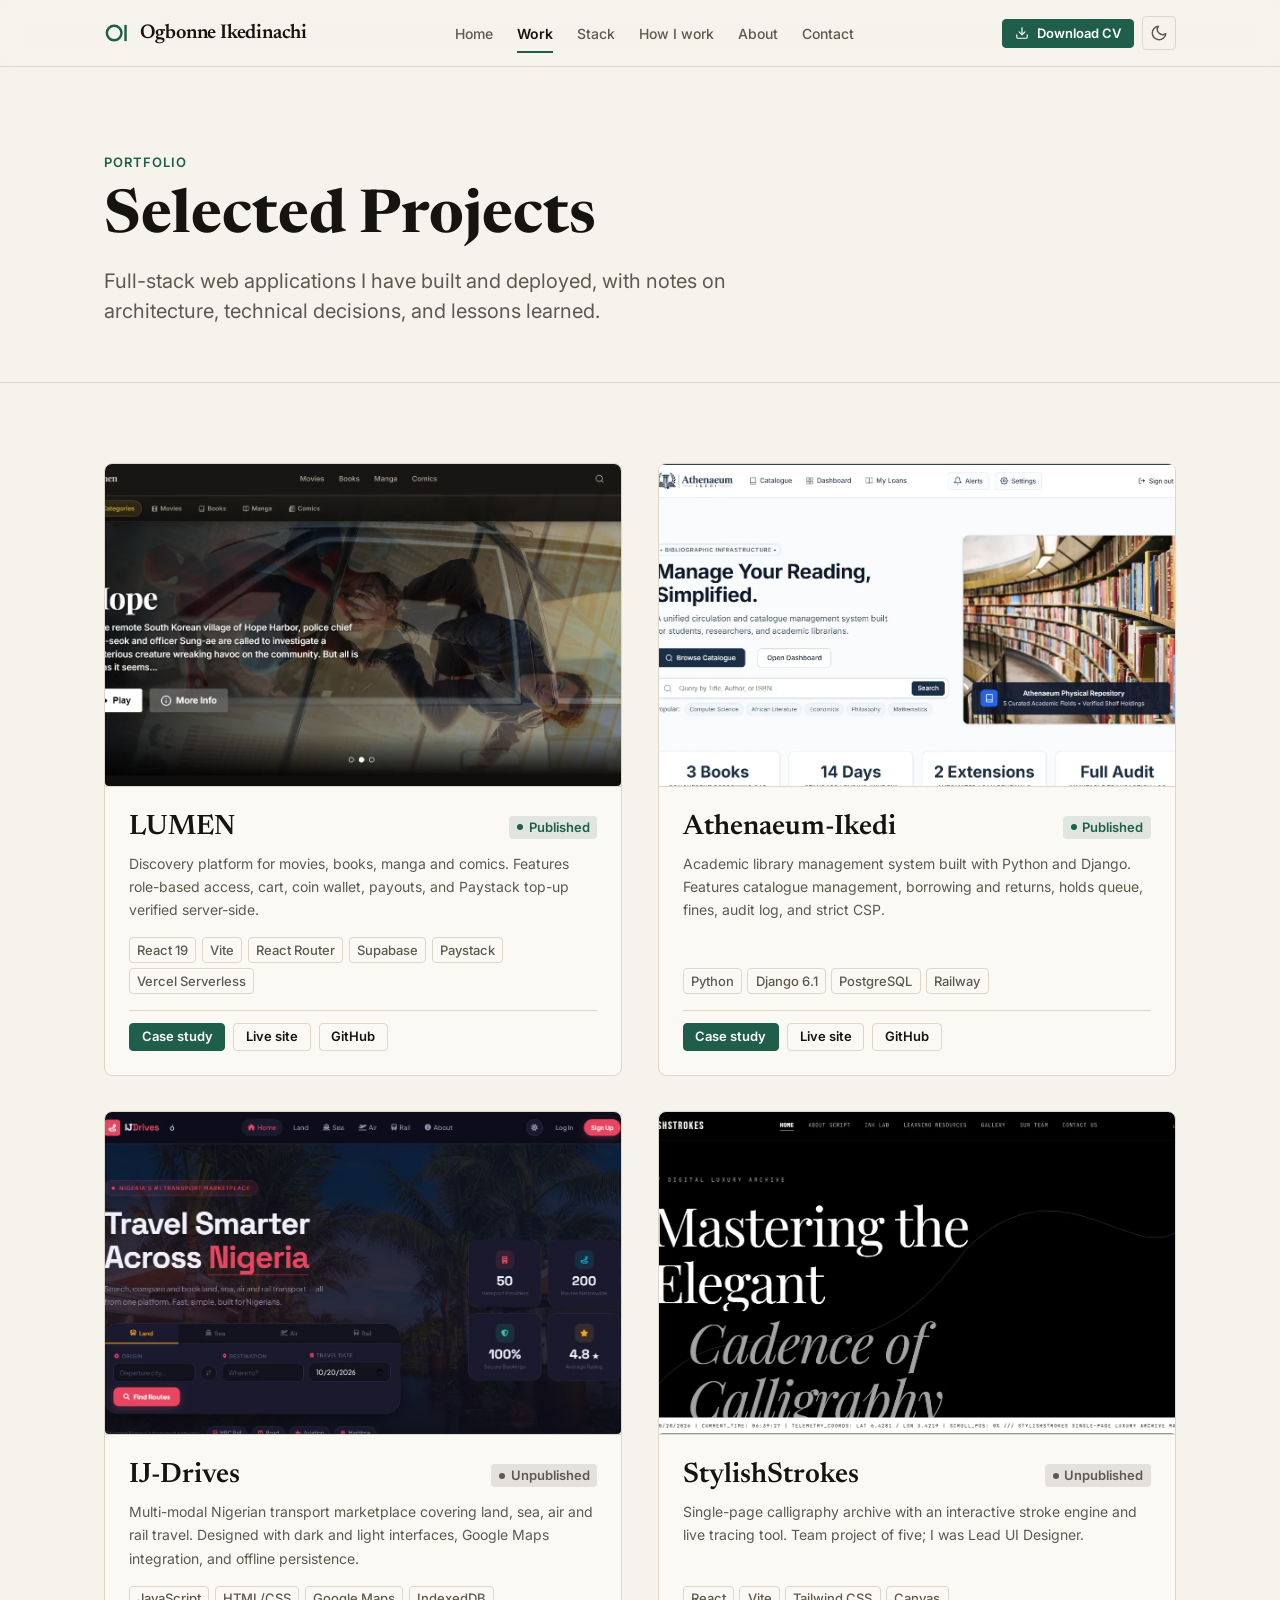
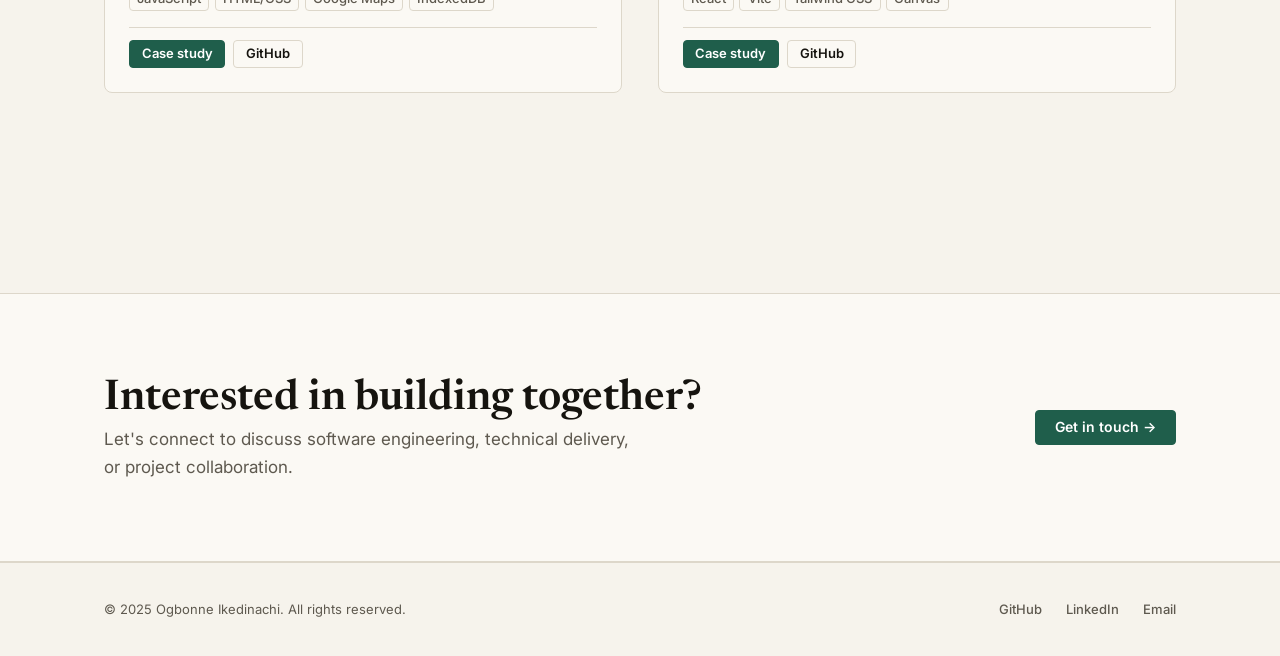
==== commit afcf17b8: "fixes" ====
--- a/work/index.html
+++ b/work/index.html
@@ -3,19 +3,19 @@
 <head>
   <meta charset="UTF-8" />
   <meta name="viewport" content="width=device-width, initial-scale=1.0" />
-  <title>Work — Selected Projects | Ogbonne Ikedinachi</title>
+  <title>Work | Selected Projects | Ogbonne Ikedinachi</title>
   <meta name="description" content="Selected full-stack software engineering projects by Ogbonne Ikedinachi, including LUMEN, Athenaeum-Ikedi, IJ-Drives, and StylishStrokes." />
   <link rel="canonical" href="https://ikedinachi.dev/work" />
 
   <!-- Open Graph -->
-  <meta property="og:title" content="Work — Selected Projects | Ogbonne Ikedinachi" />
+  <meta property="og:title" content="Work | Selected Projects | Ogbonne Ikedinachi" />
   <meta property="og:description" content="Selected full-stack software engineering projects by Ogbonne Ikedinachi." />
   <meta property="og:type" content="website" />
   <meta property="og:url" content="https://ikedinachi.dev/work" />
 
   <!-- Twitter -->
   <meta name="twitter:card" content="summary_large_image" />
-  <meta name="twitter:title" content="Work — Selected Projects | Ogbonne Ikedinachi" />
+  <meta name="twitter:title" content="Work | Selected Projects | Ogbonne Ikedinachi" />
   <meta name="twitter:description" content="Selected full-stack software engineering projects by Ogbonne Ikedinachi." />
 
   <!-- Favicons -->
@@ -50,7 +50,7 @@
   <!-- Header & Navigation -->
   <header class="site-header">
     <div class="container site-header__inner">
-      <a href="/" class="site-logo" aria-label="Ogbonne Ikedinachi — Home">
+      <a href="/" class="site-logo" aria-label="Ogbonne Ikedinachi, Home">
         <svg class="logo-mark" xmlns="http://www.w3.org/2000/svg" viewBox="0 0 64 64" role="img" aria-hidden="true">
           <circle cx="25" cy="32" r="18" fill="none" stroke="currentColor" stroke-width="6"/>
           <rect x="50" y="12" width="6" height="40" fill="currentColor"/>
@@ -97,7 +97,7 @@
         </svg>
         <span class="site-logo__wordmark">Ogbonne Ikedinachi</span>
       </span>
-      <button type="button" class="mobile-nav__close" id="mobile-menu-close" aria-label="Close menu">
+      <button type="button" class="mobile-menu-close" id="mobile-menu-close" aria-label="Close menu">
         <svg viewBox="0 0 24 24" fill="none" stroke="currentColor" stroke-width="2" stroke-linecap="round" aria-hidden="true"><line x1="18" y1="6" x2="6" y2="18"/><line x1="6" y1="6" x2="18" y2="18"/></svg>
       </button>
     </div>
@@ -118,7 +118,7 @@
       <div class="container">
         <span class="page-header__label">Portfolio</span>
         <h1 class="page-header__title">Selected Projects</h1>
-        <p class="page-header__intro">A showcase of full-stack web applications spanning discovery platforms, library architectures, transit marketplaces, and creative stroke engines.</p>
+        <p class="page-header__intro">Full-stack web applications I have built and deployed, with notes on architecture, technical decisions, and lessons learned.</p>
       </div>
     </div>
 
@@ -208,7 +208,7 @@
                 <h3 class="project-card__name">IJ-Drives</h3>
                 <span class="badge badge--unpublished">Unpublished</span>
               </div>
-              <p class="project-card__desc">Multi-modal Nigerian transport marketplace covering land, sea, air and rail travel. Designed with dark/light mode interfaces, Google Maps integration, and offline persistence.</p>
+              <p class="project-card__desc">Multi-modal Nigerian transport marketplace covering land, sea, air and rail travel. Designed with dark and light interfaces, Google Maps integration, and offline persistence.</p>
               <div class="project-card__tags">
                 <span class="tag">JavaScript</span>
                 <span class="tag">HTML/CSS</span>
@@ -239,7 +239,7 @@
                 <h3 class="project-card__name">StylishStrokes</h3>
                 <span class="badge badge--unpublished">Unpublished</span>
               </div>
-              <p class="project-card__desc">Single-page calligraphy archive with an interactive stroke engine and live tracing tool. Team project of five; Lead UI Designer.</p>
+              <p class="project-card__desc">Single-page calligraphy archive with an interactive stroke engine and live tracing tool. Team project of five; I was Lead UI Designer.</p>
               <div class="project-card__tags">
                 <span class="tag">React</span>
                 <span class="tag">Vite</span>
--- a/assets/css/styles.css
+++ b/assets/css/styles.css
@@ -1,5 +1,5 @@
 /* ============================================================
-   OGBONNE IKEDINACHI — PORTFOLIO STYLES
+   OGBONNE IKEDINACHI | PORTFOLIO STYLES
    Single shared stylesheet for all pages.
    ============================================================ */
 
@@ -1139,7 +1139,7 @@
 }
 
 .process-card__list li::before {
-  content: "—";
+  content: "•";
   color: var(--accent);
 }
 
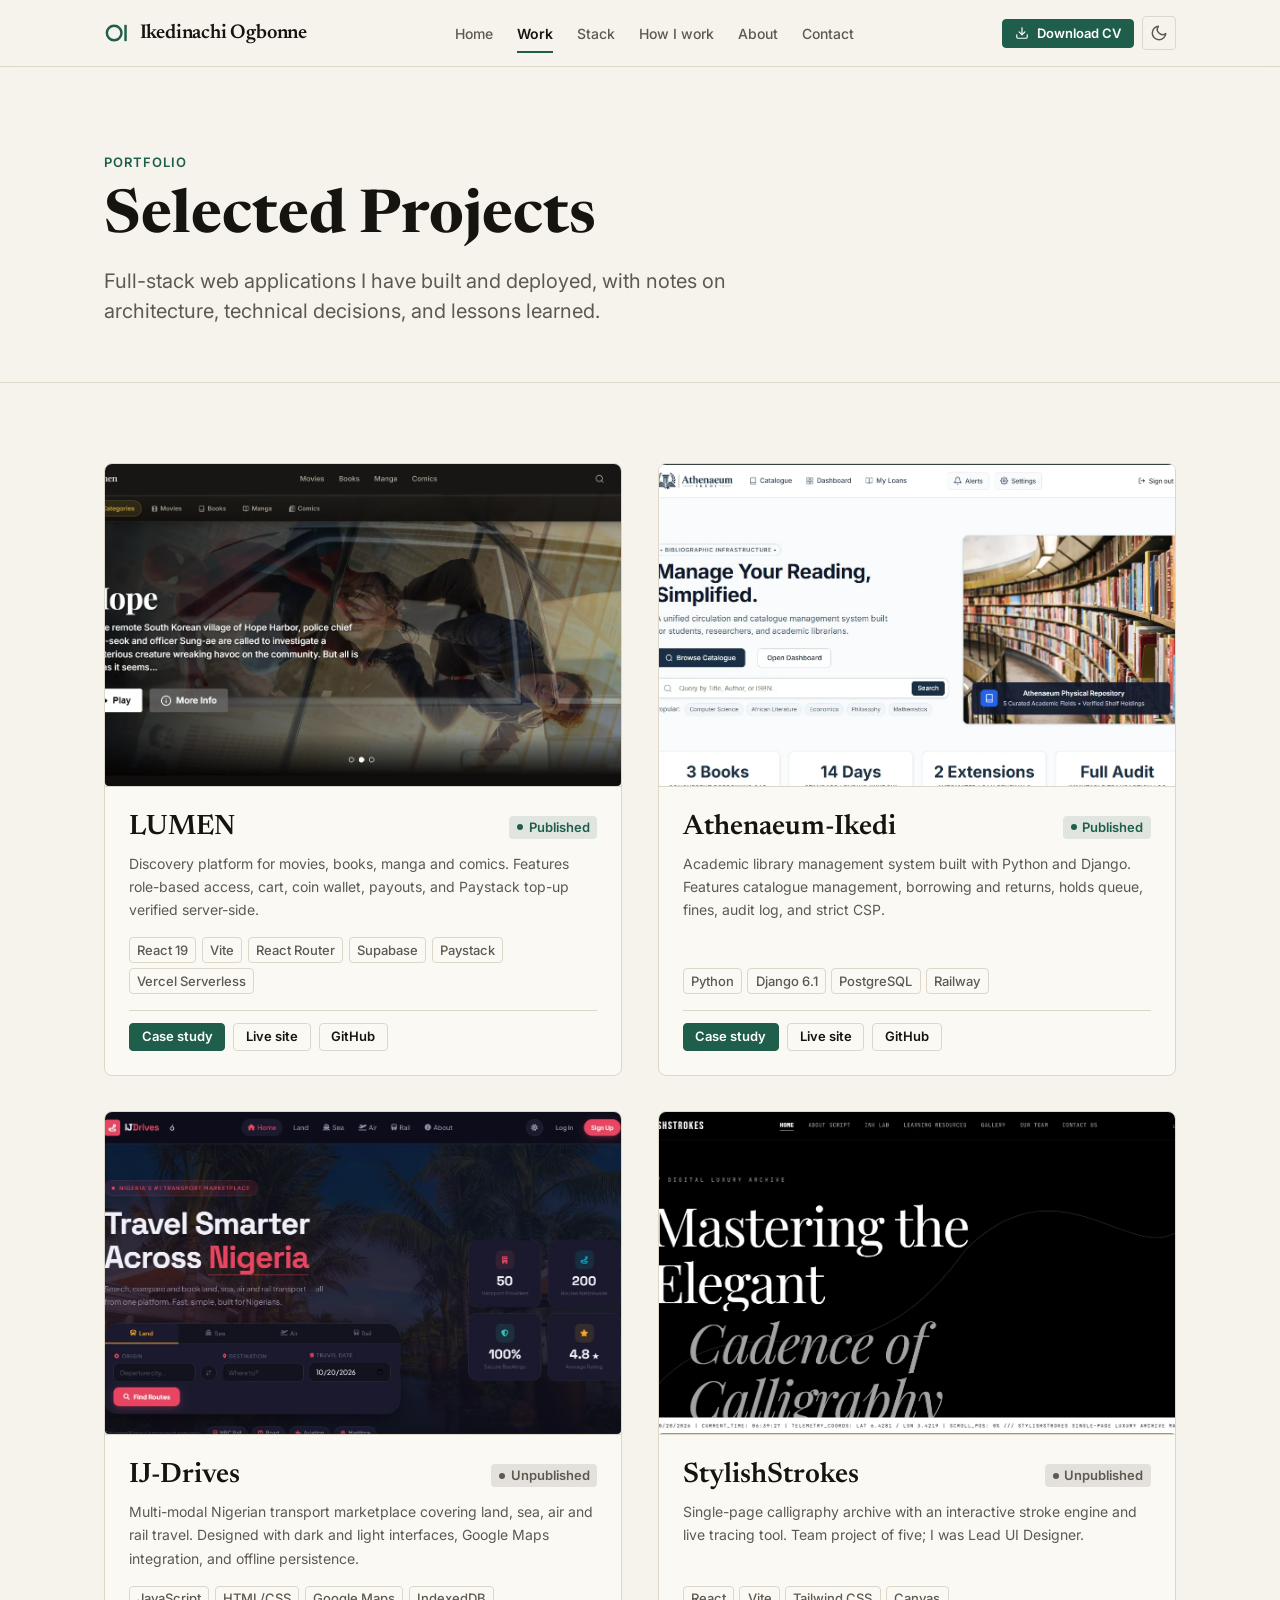
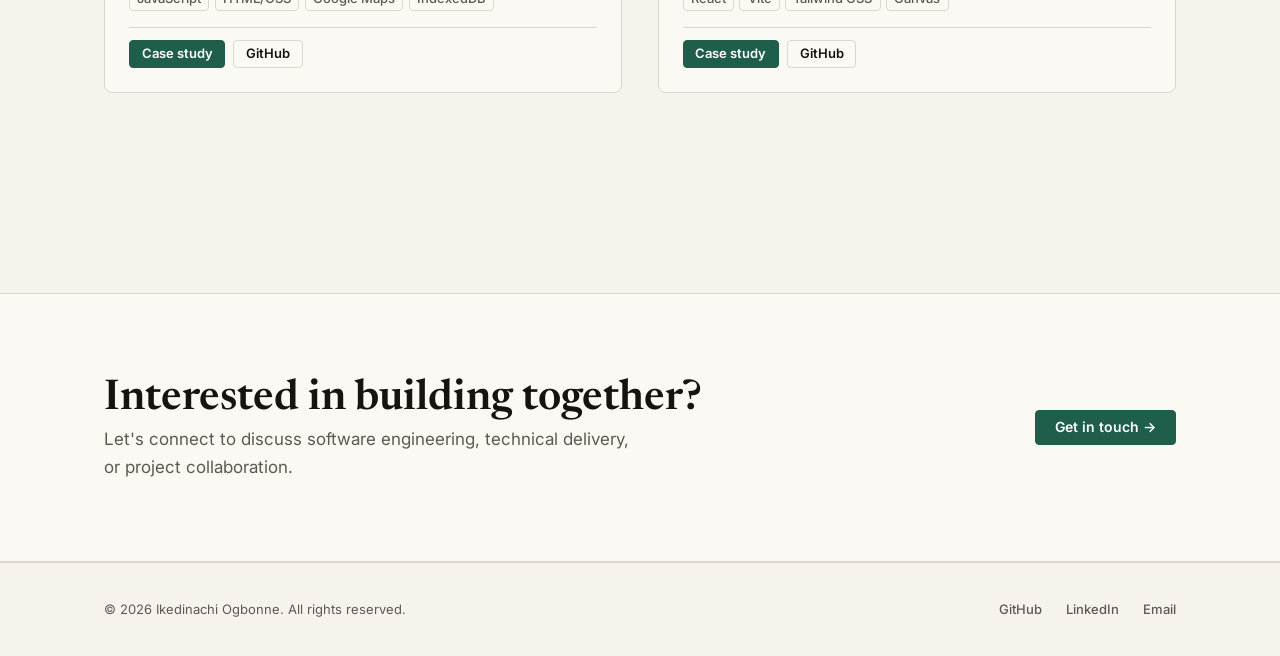
==== commit f3a2e269: "Email" ====
--- a/work/index.html
+++ b/work/index.html
@@ -3,20 +3,20 @@
 <head>
   <meta charset="UTF-8" />
   <meta name="viewport" content="width=device-width, initial-scale=1.0" />
-  <title>Work | Selected Projects | Ogbonne Ikedinachi</title>
-  <meta name="description" content="Selected full-stack software engineering projects by Ogbonne Ikedinachi, including LUMEN, Athenaeum-Ikedi, IJ-Drives, and StylishStrokes." />
+  <title>Work | Selected Projects | Ikedinachi Ogbonne</title>
+  <meta name="description" content="Selected software engineering projects by Ikedinachi Ogbonne, including LUMEN, Athenaeum-Ikedi, IJ-Drives, and StylishStrokes." />
   <link rel="canonical" href="https://ikedinachi.dev/work" />
 
   <!-- Open Graph -->
-  <meta property="og:title" content="Work | Selected Projects | Ogbonne Ikedinachi" />
-  <meta property="og:description" content="Selected full-stack software engineering projects by Ogbonne Ikedinachi." />
+  <meta property="og:title" content="Work | Selected Projects | Ikedinachi Ogbonne" />
+  <meta property="og:description" content="Selected software engineering projects by Ikedinachi Ogbonne." />
   <meta property="og:type" content="website" />
   <meta property="og:url" content="https://ikedinachi.dev/work" />
 
   <!-- Twitter -->
   <meta name="twitter:card" content="summary_large_image" />
-  <meta name="twitter:title" content="Work | Selected Projects | Ogbonne Ikedinachi" />
-  <meta name="twitter:description" content="Selected full-stack software engineering projects by Ogbonne Ikedinachi." />
+  <meta name="twitter:title" content="Work | Selected Projects | Ikedinachi Ogbonne" />
+  <meta name="twitter:description" content="Selected software engineering projects by Ikedinachi Ogbonne." />
 
   <!-- Favicons -->
   <link rel="icon" href="/assets/brand/favicon.svg" type="image/svg+xml" />
@@ -37,11 +37,11 @@
 
   <!-- First-visit session loader -->
   <div class="site-loader" id="site-loader" aria-hidden="true">
-    <svg class="site-loader__mark" xmlns="http://www.w3.org/2000/svg" viewBox="0 0 64 64" role="img" aria-label="Ogbonne Ikedinachi monogram">
+    <svg class="site-loader__mark" xmlns="http://www.w3.org/2000/svg" viewBox="0 0 64 64" role="img" aria-label="Ikedinachi Ogbonne monogram">
       <circle cx="25" cy="32" r="18" fill="none" stroke="currentColor" stroke-width="6"/>
       <rect x="50" y="12" width="6" height="40" fill="currentColor"/>
     </svg>
-    <span class="site-loader__name">Ogbonne Ikedinachi</span>
+    <span class="site-loader__name">Ikedinachi Ogbonne</span>
   </div>
 
   <!-- Skip link -->
@@ -50,12 +50,15 @@
   <!-- Header & Navigation -->
   <header class="site-header">
     <div class="container site-header__inner">
-      <a href="/" class="site-logo" aria-label="Ogbonne Ikedinachi, Home">
+      <a href="/" class="site-logo" aria-label="Ikedinachi Ogbonne, Home">
         <svg class="logo-mark" xmlns="http://www.w3.org/2000/svg" viewBox="0 0 64 64" role="img" aria-hidden="true">
           <circle cx="25" cy="32" r="18" fill="none" stroke="currentColor" stroke-width="6"/>
           <rect x="50" y="12" width="6" height="40" fill="currentColor"/>
         </svg>
-        <span class="site-logo__wordmark">Ogbonne Ikedinachi</span>
+        <span class="site-logo__wordmark">
+          <span class="site-logo__name--full">Ikedinachi Ogbonne</span>
+          <span class="site-logo__name--short" aria-hidden="true">IO</span>
+        </span>
       </a>
 
       <nav class="site-nav" aria-label="Primary navigation">
@@ -95,7 +98,10 @@
           <circle cx="25" cy="32" r="18" fill="none" stroke="currentColor" stroke-width="6"/>
           <rect x="50" y="12" width="6" height="40" fill="currentColor"/>
         </svg>
-        <span class="site-logo__wordmark">Ogbonne Ikedinachi</span>
+        <span class="site-logo__wordmark">
+          <span class="site-logo__name--full">Ikedinachi Ogbonne</span>
+          <span class="site-logo__name--short" aria-hidden="true">IO</span>
+        </span>
       </span>
       <button type="button" class="mobile-menu-close" id="mobile-menu-close" aria-label="Close menu">
         <svg viewBox="0 0 24 24" fill="none" stroke="currentColor" stroke-width="2" stroke-linecap="round" aria-hidden="true"><line x1="18" y1="6" x2="6" y2="18"/><line x1="6" y1="6" x2="18" y2="18"/></svg>
@@ -271,7 +277,7 @@
   <!-- Footer -->
   <footer class="site-footer">
     <div class="container site-footer__inner">
-      <p class="site-footer__copyright">&copy; 2025 Ogbonne Ikedinachi. All rights reserved.</p>
+      <p class="site-footer__copyright">&copy; 2026 Ikedinachi Ogbonne. All rights reserved.</p>
       <div class="site-footer__links">
         <a href="https://github.com/Ikedi-21" class="site-footer__link" target="_blank" rel="noopener noreferrer">GitHub</a>
         <a href="https://www.linkedin.com/in/ikedinachi-ogbonne-81129539b" class="site-footer__link" target="_blank" rel="noopener noreferrer">LinkedIn</a>
--- a/assets/css/styles.css
+++ b/assets/css/styles.css
@@ -308,6 +308,25 @@
 
 .site-logo__wordmark {
   color: var(--ink);
+  display: inline-flex;
+  align-items: center;
+}
+
+.site-logo__name--full {
+  display: none;
+}
+
+.site-logo__name--short {
+  display: inline;
+}
+
+@media (min-width: 48rem) {
+  .site-logo__name--full {
+    display: inline;
+  }
+  .site-logo__name--short {
+    display: none;
+  }
 }
 
 .site-nav__links {
@@ -677,7 +696,7 @@
 
 /* ---------- Home: Hero Section ---------- */
 .hero {
-  padding-block: var(--space-4xl) var(--space-3xl);
+  padding-block: clamp(var(--space-2xl), 6vw, var(--space-4xl)) var(--space-3xl);
 }
 
 .hero__grid {
@@ -687,15 +706,23 @@
   align-items: center;
 }
 
-@media (min-width: 52rem) {
+@media (min-width: 54rem) {
   .hero__grid {
-    grid-template-columns: 1fr 280px;
-    gap: var(--space-3xl);
-  }
+    grid-template-columns: minmax(0, 1.35fr) minmax(280px, 330px);
+    gap: clamp(2.5rem, 5vw, 4.5rem);
+    align-items: center;
+  }
+}
+
+.hero__content {
+  display: flex;
+  flex-direction: column;
 }
 
 .hero__eyebrow {
-  display: inline-block;
+  display: inline-flex;
+  align-items: center;
+  gap: 0.5rem;
   font-size: var(--text-xs);
   font-weight: 600;
   letter-spacing: 0.08em;
@@ -704,18 +731,30 @@
   margin-bottom: var(--space-xs);
 }
 
+.hero__title {
+  font-size: clamp(2.4rem, 2rem + 2vw, 3.6rem);
+  line-height: 1.1;
+  margin-bottom: var(--space-xs);
+  color: var(--ink);
+}
+
 .hero__positioning {
-  font-size: var(--text-3xl);
-  line-height: 1.15;
+  font-family: var(--font-heading);
+  font-size: clamp(1.2rem, 1.05rem + 0.6vw, 1.65rem);
+  font-weight: 400;
+  font-style: italic;
+  line-height: 1.35;
+  color: var(--ink);
   margin-bottom: var(--space-md);
+  text-wrap: balance;
 }
 
 .hero__intro {
-  font-size: var(--text-lg);
+  font-size: var(--text-base);
   color: var(--muted);
   max-width: 42rem;
   margin-bottom: var(--space-xl);
-  line-height: 1.6;
+  line-height: 1.65;
 }
 
 .hero__cta-row {
@@ -744,24 +783,40 @@
   color: var(--ink);
 }
 
+/* Profile Photo Framing */
+.hero__media {
+  display: flex;
+  justify-content: center;
+}
+
+@media (min-width: 54rem) {
+  .hero__media {
+    justify-content: flex-end;
+  }
+}
+
 .hero__photo-wrapper {
   position: relative;
-  width: 220px;
-  height: 220px;
+  width: 100%;
+  max-width: 280px;
+  aspect-ratio: 4 / 5;
   margin-inline: auto;
   border-radius: var(--radius-md);
   border: var(--border);
   overflow: hidden;
   background-color: var(--surface);
-  display: flex;
-  align-items: center;
-  justify-content: center;
-}
-
-@media (min-width: 52rem) {
+  box-shadow: 0 16px 36px -12px color-mix(in srgb, var(--ink) 12%, transparent);
+  transition: transform var(--transition-base), box-shadow var(--transition-base);
+}
+
+.hero__photo-wrapper:hover {
+  transform: translateY(-2px);
+  box-shadow: 0 20px 42px -12px color-mix(in srgb, var(--ink) 18%, transparent);
+}
+
+@media (min-width: 54rem) {
   .hero__photo-wrapper {
-    width: 260px;
-    height: 260px;
+    max-width: 320px;
     margin-inline: 0;
   }
 }
@@ -770,6 +825,7 @@
   width: 100%;
   height: 100%;
   object-fit: cover;
+  object-position: center 15%;
 }
 
 .hero__photo-fallback {
@@ -780,6 +836,7 @@
   color: var(--muted);
   text-align: center;
   padding: var(--space-md);
+  height: 100%;
 }
 
 .hero__photo-fallback svg {
@@ -1314,6 +1371,249 @@
   width: 18px;
   height: 18px;
   color: var(--accent);
+}
+
+/* ---------- Experience Timeline & Cards ---------- */
+.experience-list {
+  display: flex;
+  flex-direction: column;
+  gap: var(--space-xl);
+  margin-top: var(--space-lg);
+}
+
+.experience-card {
+  background-color: var(--surface);
+  border: var(--border);
+  border-radius: var(--radius-md);
+  padding: clamp(1.25rem, 3vw, 1.75rem);
+  transition: transform var(--transition-base), border-color var(--transition-base);
+}
+
+.experience-card:hover {
+  border-color: var(--muted);
+  transform: translateY(-2px);
+}
+
+.experience-card__header {
+  display: flex;
+  flex-direction: column;
+  gap: var(--space-2xs);
+  margin-bottom: var(--space-sm);
+  padding-bottom: var(--space-sm);
+  border-bottom: var(--border);
+}
+
+@media (min-width: 44rem) {
+  .experience-card__header {
+    flex-direction: row;
+    justify-content: space-between;
+    align-items: baseline;
+  }
+}
+
+.experience-card__title-group {
+  display: flex;
+  flex-direction: column;
+  gap: 0.15rem;
+}
+
+.experience-card__role {
+  font-family: var(--font-heading);
+  font-size: var(--text-xl);
+  font-weight: 600;
+  color: var(--ink);
+}
+
+.experience-card__company {
+  font-size: var(--text-sm);
+  font-weight: 600;
+  color: var(--accent);
+}
+
+.experience-card__period {
+  font-size: var(--text-xs);
+  font-weight: 600;
+  letter-spacing: 0.05em;
+  text-transform: uppercase;
+  color: var(--muted);
+}
+
+.experience-card__desc {
+  font-size: var(--text-base);
+  color: var(--ink);
+  line-height: 1.6;
+  margin-bottom: var(--space-md);
+}
+
+.experience-card__bullets {
+  display: flex;
+  flex-direction: column;
+  gap: var(--space-xs);
+}
+
+.experience-card__bullets li {
+  font-size: var(--text-sm);
+  color: var(--muted);
+  padding-left: 1.25rem;
+  position: relative;
+  line-height: 1.55;
+}
+
+.experience-card__bullets li::before {
+  content: "—";
+  position: absolute;
+  left: 0;
+  color: var(--accent);
+}
+
+/* Event Specific Accommodating Layout */
+.event-layout {
+  display: grid;
+  grid-template-columns: 1fr;
+  gap: var(--space-lg);
+  align-items: start;
+}
+
+@media (min-width: 48rem) {
+  .event-layout--with-media {
+    grid-template-columns: minmax(0, 1.4fr) minmax(240px, 300px);
+  }
+}
+
+.event-photo-frame {
+  border: var(--border);
+  border-radius: var(--radius-md);
+  overflow: hidden;
+  background-color: var(--surface);
+  box-shadow: 0 12px 28px -10px color-mix(in srgb, var(--ink) 10%, transparent);
+}
+
+.event-photo-frame img {
+  width: 100%;
+  height: auto;
+  aspect-ratio: 4 / 3;
+  object-fit: cover;
+  display: block;
+}
+
+.event-photo-caption {
+  padding: 0.65rem 0.9rem;
+  font-size: var(--text-xs);
+  color: var(--muted);
+  border-top: var(--border);
+  background-color: var(--surface);
+  line-height: 1.45;
+}
+
+/* ---------- Contact Form ---------- */
+.contact-form-section {
+  margin-top: var(--space-3xl);
+  padding-top: var(--space-2xl);
+  border-top: var(--border);
+}
+
+.contact-form {
+  background-color: var(--surface);
+  border: var(--border);
+  border-radius: var(--radius-md);
+  padding: clamp(1.25rem, 4vw, 2.25rem);
+  margin-top: var(--space-lg);
+}
+
+.contact-form__row {
+  display: grid;
+  grid-template-columns: 1fr;
+  gap: var(--space-md);
+  margin-bottom: var(--space-md);
+}
+
+@media (min-width: 40rem) {
+  .contact-form__row--two {
+    grid-template-columns: 1fr 1fr;
+  }
+}
+
+.form-group {
+  display: flex;
+  flex-direction: column;
+  gap: var(--space-2xs);
+  margin-bottom: var(--space-md);
+}
+
+.form-label {
+  font-size: var(--text-xs);
+  font-weight: 600;
+  letter-spacing: 0.04em;
+  text-transform: uppercase;
+  color: var(--ink);
+}
+
+.form-label .required {
+  color: #C0392B;
+  margin-left: 0.2rem;
+}
+
+.form-control {
+  width: 100%;
+  padding: 0.75rem 0.9rem;
+  font-family: var(--font-body);
+  font-size: var(--text-sm);
+  color: var(--ink);
+  background-color: var(--bg);
+  border: var(--border);
+  border-radius: var(--radius-sm);
+  transition: border-color var(--transition-base), box-shadow var(--transition-base);
+}
+
+.form-control:focus {
+  outline: none;
+  border-color: var(--accent);
+  box-shadow: 0 0 0 3px color-mix(in srgb, var(--accent) 25%, transparent);
+}
+
+.form-control.is-invalid {
+  border-color: #C0392B;
+}
+
+.form-error {
+  font-size: var(--text-xs);
+  color: #C0392B;
+  display: none;
+  margin-top: 0.25rem;
+}
+
+.form-error.is-visible {
+  display: block;
+}
+
+.form-status {
+  padding: var(--space-md);
+  border-radius: var(--radius-sm);
+  margin-bottom: var(--space-md);
+  font-size: var(--text-sm);
+  display: none;
+  line-height: 1.5;
+}
+
+.form-status--success {
+  background-color: color-mix(in srgb, #27AE60 12%, transparent);
+  border: 1px solid color-mix(in srgb, #27AE60 35%, transparent);
+  color: var(--ink);
+}
+
+.form-status--error {
+  background-color: color-mix(in srgb, #C0392B 12%, transparent);
+  border: 1px solid color-mix(in srgb, #C0392B 35%, transparent);
+  color: var(--ink);
+}
+
+.form-status.is-visible {
+  display: block;
+}
+
+.btn[aria-busy="true"] {
+  opacity: 0.75;
+  cursor: wait;
 }
 
 /* ---------- Closing Call To Action Band ---------- */
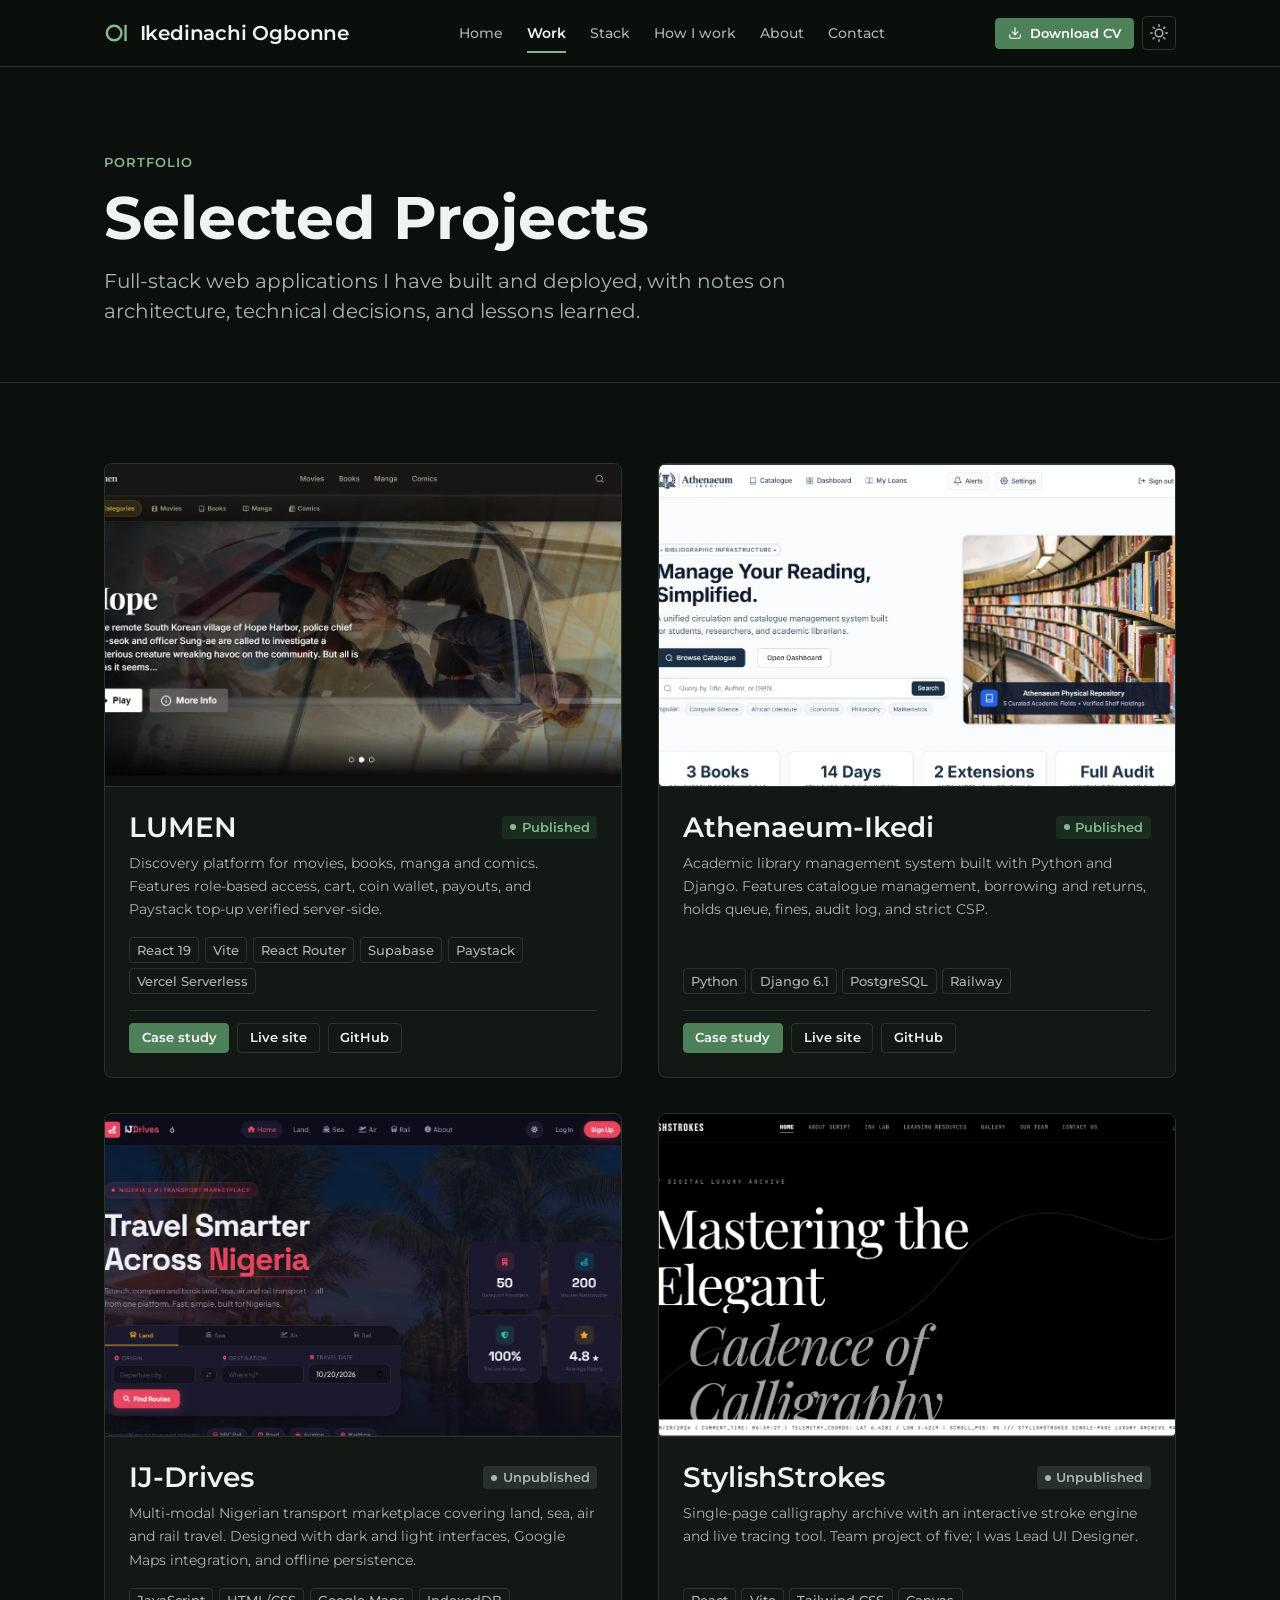
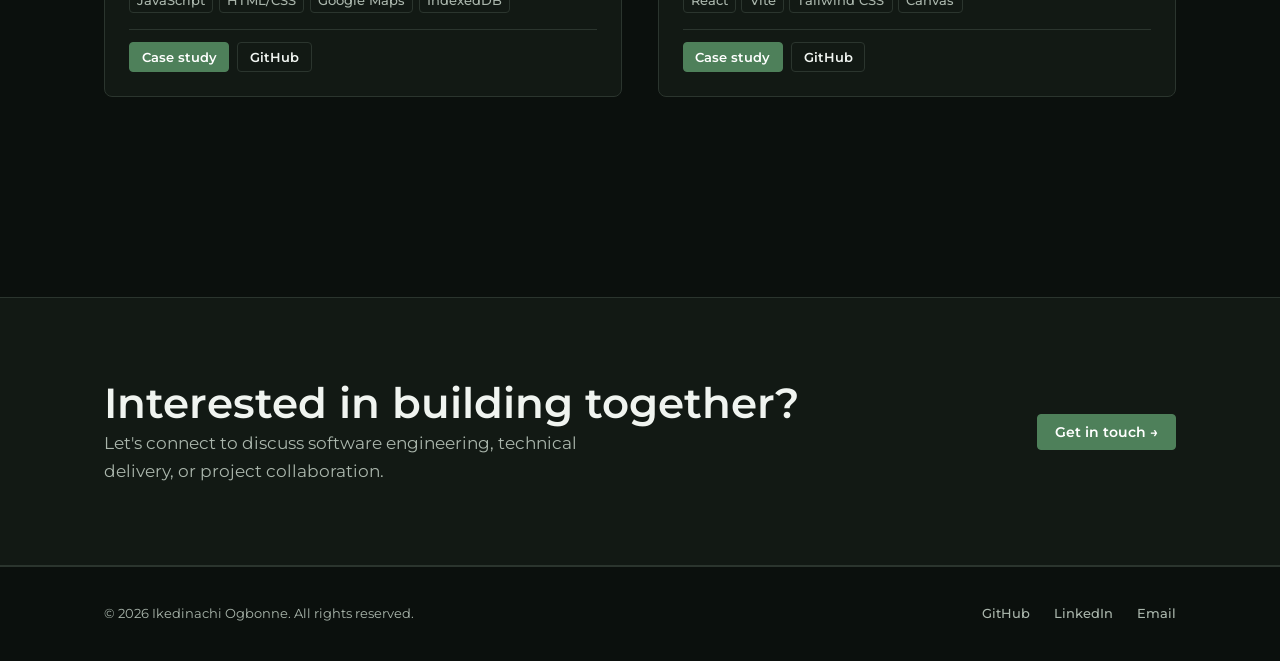
==== commit 6f6cfe34: "fonts" ====
--- a/work/index.html
+++ b/work/index.html
@@ -23,10 +23,10 @@
   <link rel="icon" href="/assets/brand/favicon-32.png" sizes="32x32" type="image/png" />
   <link rel="apple-touch-icon" href="/assets/brand/apple-touch-icon.png" />
 
-  <!-- Google Fonts: Newsreader & Inter -->
+  <!-- Google Fonts: Montserrat -->
   <link rel="preconnect" href="https://fonts.googleapis.com" />
   <link rel="preconnect" href="https://fonts.gstatic.com" crossorigin />
-  <link rel="stylesheet" href="https://fonts.googleapis.com/css2?family=Inter:wght@400;500;600;700&family=Newsreader:ital,opsz,wght@0,6..72,400;0,6..72,600;0,6..72,700;1,6..72,400&display=swap" />
+  <link rel="stylesheet" href="https://fonts.googleapis.com/css2?family=Montserrat:wght@400;500;600;700;800&amp;display=swap" />
 
   <!-- Single shared stylesheet -->
   <link rel="stylesheet" href="/assets/css/styles.css" />
--- a/assets/css/styles.css
+++ b/assets/css/styles.css
@@ -16,18 +16,27 @@
 
 /* ---------- CSS Custom Properties (Design Tokens) ---------- */
 :root {
-  /* Light theme (default) */
-  --bg: #F6F3EC;
-  --surface: #FBF9F4;
-  --ink: #16140F;
-  --muted: #5E594F;
-  --line: #DDD7CA;
-  --accent: #1F5E4B;
+  /*
+   * Premium hunter-green palette:
+   * #0B100D base, #121914 surfaces, #4E805A controls,
+   * #84B792 links/highlights, #1B3021 soft green surfaces.
+   * Measured contrast: accent text on base 8.38:1; white on
+   * control green 4.61:1; white on hover green 4.99:1.
+   */
+  --bg: #0B100D;
+  --surface: #121914;
+  --ink: #F0F4F0;
+  --muted: #AAB6AC;
+  --line: #2B352E;
+  --accent: #84B792;
+  --accent-strong: #4E805A;
+  --accent-hover: #4A7A55;
+  --accent-soft: #1B3021;
   --on-accent: #FFFFFF;
 
   /* Typography */
-  --font-heading: 'Newsreader', Georgia, serif;
-  --font-body: 'Inter', system-ui, -apple-system, BlinkMacSystemFont, 'Segoe UI', Roboto, sans-serif;
+  --font-heading: 'Montserrat', system-ui, -apple-system, BlinkMacSystemFont, 'Segoe UI', sans-serif;
+  --font-body: 'Montserrat', system-ui, -apple-system, BlinkMacSystemFont, 'Segoe UI', sans-serif;
 
   /* Type scale (fluid) */
   --text-xs: clamp(0.75rem, 0.72rem + 0.15vw, 0.8125rem);
@@ -65,25 +74,31 @@
 /* System dark theme */
 @media (prefers-color-scheme: dark) {
   :root:not([data-theme="light"]) {
-    --bg: #12110E;
-    --surface: #1A1915;
-    --ink: #EDE8DC;
-    --muted: #A39D90;
-    --line: #2B2923;
-    --accent: #6FBF9F;
-    --on-accent: #12110E;
+    --bg: #0B100D;
+    --surface: #121914;
+    --ink: #F0F4F0;
+    --muted: #AAB6AC;
+    --line: #2B352E;
+    --accent: #84B792;
+    --accent-strong: #4E805A;
+    --accent-hover: #4A7A55;
+    --accent-soft: #1B3021;
+    --on-accent: #FFFFFF;
   }
 }
 
 /* Manual dark theme toggle */
 :root[data-theme="dark"] {
-  --bg: #12110E;
-  --surface: #1A1915;
-  --ink: #EDE8DC;
-  --muted: #A39D90;
-  --line: #2B2923;
-  --accent: #6FBF9F;
-  --on-accent: #12110E;
+  --bg: #0B100D;
+  --surface: #121914;
+  --ink: #F0F4F0;
+  --muted: #AAB6AC;
+  --line: #2B352E;
+  --accent: #84B792;
+  --accent-strong: #4E805A;
+  --accent-hover: #4A7A55;
+  --accent-soft: #1B3021;
+  --on-accent: #FFFFFF;
 }
 
 /* Manual light theme toggle */
@@ -93,9 +108,15 @@
   --ink: #16140F;
   --muted: #5E594F;
   --line: #DDD7CA;
-  --accent: #1F5E4B;
+  --accent: #355E3B;
+  --accent-strong: #355E3B;
+  --accent-hover: #294A30;
+  --accent-soft: #E4EEE6;
   --on-accent: #FFFFFF;
 }
+
+:root:not([data-theme="light"]) { color-scheme: dark; }
+:root[data-theme="light"] { color-scheme: light; }
 
 /* ---------- Reset & Base ---------- */
 *,
@@ -300,6 +321,7 @@
 }
 
 .site-logo .logo-mark {
+  display: none;
   width: 26px;
   height: 26px;
   color: var(--accent);
@@ -317,16 +339,36 @@
 }
 
 .site-logo__name--short {
-  display: inline;
+  display: inline-block;
+  font-family: var(--font-heading);
+  font-size: var(--text-xl);
+  font-weight: 700;
+  letter-spacing: -0.02em;
+  line-height: 1;
 }
 
 @media (min-width: 48rem) {
+  .site-logo .logo-mark {
+    display: block;
+  }
   .site-logo__name--full {
     display: inline;
   }
   .site-logo__name--short {
     display: none;
   }
+}
+
+.mobile-nav__header .site-logo .logo-mark {
+  display: block;
+}
+
+.mobile-nav__header .site-logo__name--full {
+  display: inline;
+}
+
+.mobile-nav__header .site-logo__name--short {
+  display: none;
 }
 
 .site-nav__links {
@@ -369,12 +411,33 @@
   right: 0;
   height: 2px;
   background-color: var(--accent);
+  transform: scaleX(1);
+  transform-origin: left;
+}
+
+.site-nav__link::after {
+  transform: scaleX(0);
+  transform-origin: right;
+  transition: transform 0.3s cubic-bezier(0.22, 1, 0.36, 1);
+}
+
+.site-nav__link:hover::after {
+  content: "";
+  position: absolute;
+  bottom: -4px;
+  left: 0;
+  right: 0;
+  height: 2px;
+  background-color: var(--accent);
+  transform: scaleX(1);
+  transform-origin: left;
 }
 
 .site-header__actions {
   display: flex;
   align-items: center;
   gap: var(--space-xs);
+  flex-shrink: 0;
 }
 
 /* Theme Toggle Button */
@@ -403,9 +466,9 @@
   height: 18px;
 }
 
-/* Light mode shows moon icon */
-.theme-toggle__sun { display: none; }
-.theme-toggle__moon { display: block; }
+/* The default palette is dark; the light theme shows the moon icon. */
+.theme-toggle__sun { display: block; }
+.theme-toggle__moon { display: none; }
 
 /* Dark mode shows sun icon */
 @media (prefers-color-scheme: dark) {
@@ -455,12 +518,14 @@
   gap: var(--space-lg);
   opacity: 0;
   visibility: hidden;
-  transition: opacity var(--transition-base), visibility var(--transition-base);
+  transform: translateY(-8px);
+  transition: opacity 0.28s ease, transform 0.38s cubic-bezier(0.22, 1, 0.36, 1), visibility 0.28s ease;
 }
 
 .mobile-nav[aria-hidden="false"] {
   opacity: 1;
   visibility: visible;
+  transform: translateY(0);
 }
 
 .mobile-nav__header {
@@ -572,7 +637,7 @@
   display: inline-flex;
   align-items: center;
   gap: 0.5rem;
-  padding: 0.65em 1.35em;
+  padding: 0.72em 1.2em;
   font-family: var(--font-body);
   font-size: var(--text-sm);
   font-weight: 600;
@@ -598,14 +663,14 @@
 }
 
 .btn--primary {
-  background-color: var(--accent);
+  background-color: var(--accent-strong);
   color: var(--on-accent);
-  border-color: var(--accent);
+  border-color: var(--accent-strong);
 }
 
 .btn--primary:hover {
-  background-color: color-mix(in srgb, var(--accent) 85%, black);
-  border-color: color-mix(in srgb, var(--accent) 85%, black);
+  background-color: var(--accent-hover);
+  border-color: var(--accent-hover);
   color: var(--on-accent);
 }
 
@@ -623,7 +688,7 @@
 
 .btn--small {
   font-size: var(--text-xs);
-  padding: 0.5em 0.9em;
+  padding: 0.58em 0.9em;
 }
 
 .btn svg {
@@ -665,7 +730,7 @@
 }
 
 .badge--published {
-  background-color: color-mix(in srgb, var(--accent) 12%, transparent);
+  background-color: color-mix(in srgb, var(--accent-soft) 85%, transparent);
   color: var(--accent);
 }
 
@@ -704,6 +769,7 @@
   grid-template-columns: 1fr;
   gap: var(--space-2xl);
   align-items: center;
+  perspective: 1000px;
 }
 
 @media (min-width: 54rem) {
@@ -717,6 +783,30 @@
 .hero__content {
   display: flex;
   flex-direction: column;
+}
+
+.hero__content > * {
+  animation: heroEnter 0.62s cubic-bezier(0.22, 1, 0.36, 1) both;
+}
+
+.hero__content > :nth-child(2) { animation-delay: 50ms; }
+.hero__content > :nth-child(3) { animation-delay: 100ms; }
+.hero__content > :nth-child(4) { animation-delay: 150ms; }
+.hero__content > :nth-child(5) { animation-delay: 200ms; }
+.hero__content > :nth-child(6) { animation-delay: 250ms; }
+
+.hero__media {
+  animation: heroImageEnter 0.72s cubic-bezier(0.22, 1, 0.36, 1) 120ms both;
+}
+
+@keyframes heroEnter {
+  from { opacity: 0; transform: translate3d(0, 12px, 0); }
+  to { opacity: 1; transform: translate3d(0, 0, 0); }
+}
+
+@keyframes heroImageEnter {
+  from { opacity: 0; transform: translate3d(0, 14px, 0) scale(0.99); }
+  to { opacity: 1; transform: translate3d(0, 0, 0) scale(1); }
 }
 
 .hero__eyebrow {
@@ -805,13 +895,14 @@
   border: var(--border);
   overflow: hidden;
   background-color: var(--surface);
-  box-shadow: 0 16px 36px -12px color-mix(in srgb, var(--ink) 12%, transparent);
-  transition: transform var(--transition-base), box-shadow var(--transition-base);
+  box-shadow: 0 18px 42px -30px color-mix(in srgb, var(--ink) 45%, transparent);
+  transition: transform 0.35s cubic-bezier(0.22, 1, 0.36, 1), box-shadow 0.35s ease, border-color 0.35s ease;
 }
 
 .hero__photo-wrapper:hover {
   transform: translateY(-2px);
-  box-shadow: 0 20px 42px -12px color-mix(in srgb, var(--ink) 18%, transparent);
+  border-color: var(--accent);
+  box-shadow: 0 20px 44px -30px color-mix(in srgb, var(--ink) 52%, transparent);
 }
 
 @media (min-width: 54rem) {
@@ -871,12 +962,13 @@
   overflow: hidden;
   display: flex;
   flex-direction: column;
-  transition: transform var(--transition-base), border-color var(--transition-base);
+  transition: transform 0.3s cubic-bezier(0.22, 1, 0.36, 1), border-color 0.3s ease, box-shadow 0.3s ease;
 }
 
 .project-card:hover {
   transform: translateY(-2px);
   border-color: var(--muted);
+  box-shadow: 0 14px 34px -30px color-mix(in srgb, var(--ink) 45%, transparent);
 }
 
 .project-card__image-link {
@@ -892,7 +984,7 @@
   width: 100%;
   height: 100%;
   object-fit: cover;
-  transition: transform 0.3s ease;
+  transition: transform 0.45s cubic-bezier(0.22, 1, 0.36, 1);
 }
 
 .project-card:hover .project-card__image {
@@ -1136,7 +1228,42 @@
 .stack-group__tags {
   display: flex;
   flex-wrap: wrap;
-  gap: 0.35rem;
+  gap: 0.5rem;
+}
+
+.stack-tech-tag {
+  display: inline-flex;
+  align-items: center;
+  gap: 0.55rem;
+  padding: 0.3rem 0.6rem 0.3rem 0.35rem;
+  border-radius: var(--radius-sm);
+  background: var(--surface);
+  border: var(--border);
+  color: var(--ink);
+  font-size: var(--text-xs);
+  font-weight: 500;
+  line-height: 1.3;
+  white-space: nowrap;
+  transition: border-color 0.2s ease, background-color 0.2s ease;
+}
+
+.stack-tech-tag:hover {
+  border-color: var(--accent);
+  background-color: color-mix(in srgb, var(--accent) 7%, var(--surface));
+}
+
+.stack-tech-tag__mark {
+  display: inline-grid;
+  place-items: center;
+  width: 1.7rem;
+  height: 1.7rem;
+  flex: 0 0 1.7rem;
+  border-radius: 4px;
+  color: var(--accent);
+  background: color-mix(in srgb, var(--accent) 12%, var(--bg));
+  font-size: 0.62rem;
+  font-weight: 700;
+  letter-spacing: -0.04em;
 }
 
 /* ---------- How I Work Page ---------- */
@@ -1276,7 +1403,8 @@
 
 @media (min-width: 48rem) {
   .about-grid {
-    grid-template-columns: 1fr 1fr;
+    grid-template-columns: minmax(0, 1.65fr) minmax(16rem, 0.85fr);
+    align-items: start;
   }
 }
 
@@ -1349,6 +1477,19 @@
   opacity: 1;
 }
 
+.form-notice {
+  color: var(--muted);
+  background: color-mix(in srgb, var(--accent) 8%, var(--surface));
+  border: var(--border);
+  border-left: 3px solid var(--accent);
+  border-radius: var(--radius-sm);
+  padding: var(--space-sm) var(--space-md);
+  margin-block: var(--space-md);
+  font-size: var(--text-sm);
+}
+
+.form-notice a { color: var(--accent); font-weight: 600; }
+
 .contact-card__info {
   display: flex;
   flex-direction: column;
@@ -1382,6 +1523,7 @@
 }
 
 .experience-card {
+  container-type: inline-size;
   background-color: var(--surface);
   border: var(--border);
   border-radius: var(--radius-md);
@@ -1474,10 +1616,14 @@
   align-items: start;
 }
 
-@media (min-width: 48rem) {
+@container (min-width: 42rem) {
   .event-layout--with-media {
-    grid-template-columns: minmax(0, 1.4fr) minmax(240px, 300px);
-  }
+    grid-template-columns: minmax(0, 1.4fr) minmax(0, 1fr);
+  }
+}
+
+.event-layout--no-media {
+  grid-template-columns: minmax(0, 1fr);
 }
 
 .event-photo-frame {
@@ -1596,8 +1742,8 @@
 }
 
 .form-status--success {
-  background-color: color-mix(in srgb, #27AE60 12%, transparent);
-  border: 1px solid color-mix(in srgb, #27AE60 35%, transparent);
+  background-color: color-mix(in srgb, var(--accent-soft) 85%, transparent);
+  border: 1px solid color-mix(in srgb, var(--accent) 35%, transparent);
   color: var(--ink);
 }
 
@@ -1698,15 +1844,30 @@
 
 /* ---------- Scroll Reveal Animations ---------- */
 .reveal {
+  opacity: 1;
+  transform: none;
+}
+
+.has-js .reveal {
   opacity: 0;
-  transform: translateY(16px);
-  transition: opacity 0.45s cubic-bezier(0.16, 1, 0.3, 1), transform 0.45s cubic-bezier(0.16, 1, 0.3, 1);
-}
-
-.reveal.is-visible {
+  transform: translate3d(0, 16px, 0);
+  transition:
+    opacity 0.58s cubic-bezier(0.22, 1, 0.36, 1),
+    transform 0.58s cubic-bezier(0.22, 1, 0.36, 1);
+  transition-delay: var(--reveal-delay, 0ms);
+  will-change: opacity, transform;
+}
+
+.has-js .reveal.is-visible {
   opacity: 1;
-  transform: translateY(0);
-}
+  transform: translate3d(0, 0, 0);
+  will-change: auto;
+}
+
+/* Give adjacent cards a quiet, cascading entrance as they enter view. */
+.reveal:nth-child(2) { --reveal-delay: 50ms; }
+.reveal:nth-child(3) { --reveal-delay: 100ms; }
+.reveal:nth-child(4) { --reveal-delay: 150ms; }
 
 /* ---------- Reduced Motion Overrides ---------- */
 @media (prefers-reduced-motion: reduce) {
@@ -1732,6 +1893,11 @@
     transform: none !important;
   }
 
+  .hero__content > *,
+  .hero__media {
+    animation: none !important;
+  }
+
   .img-lazy {
     opacity: 1 !important;
   }
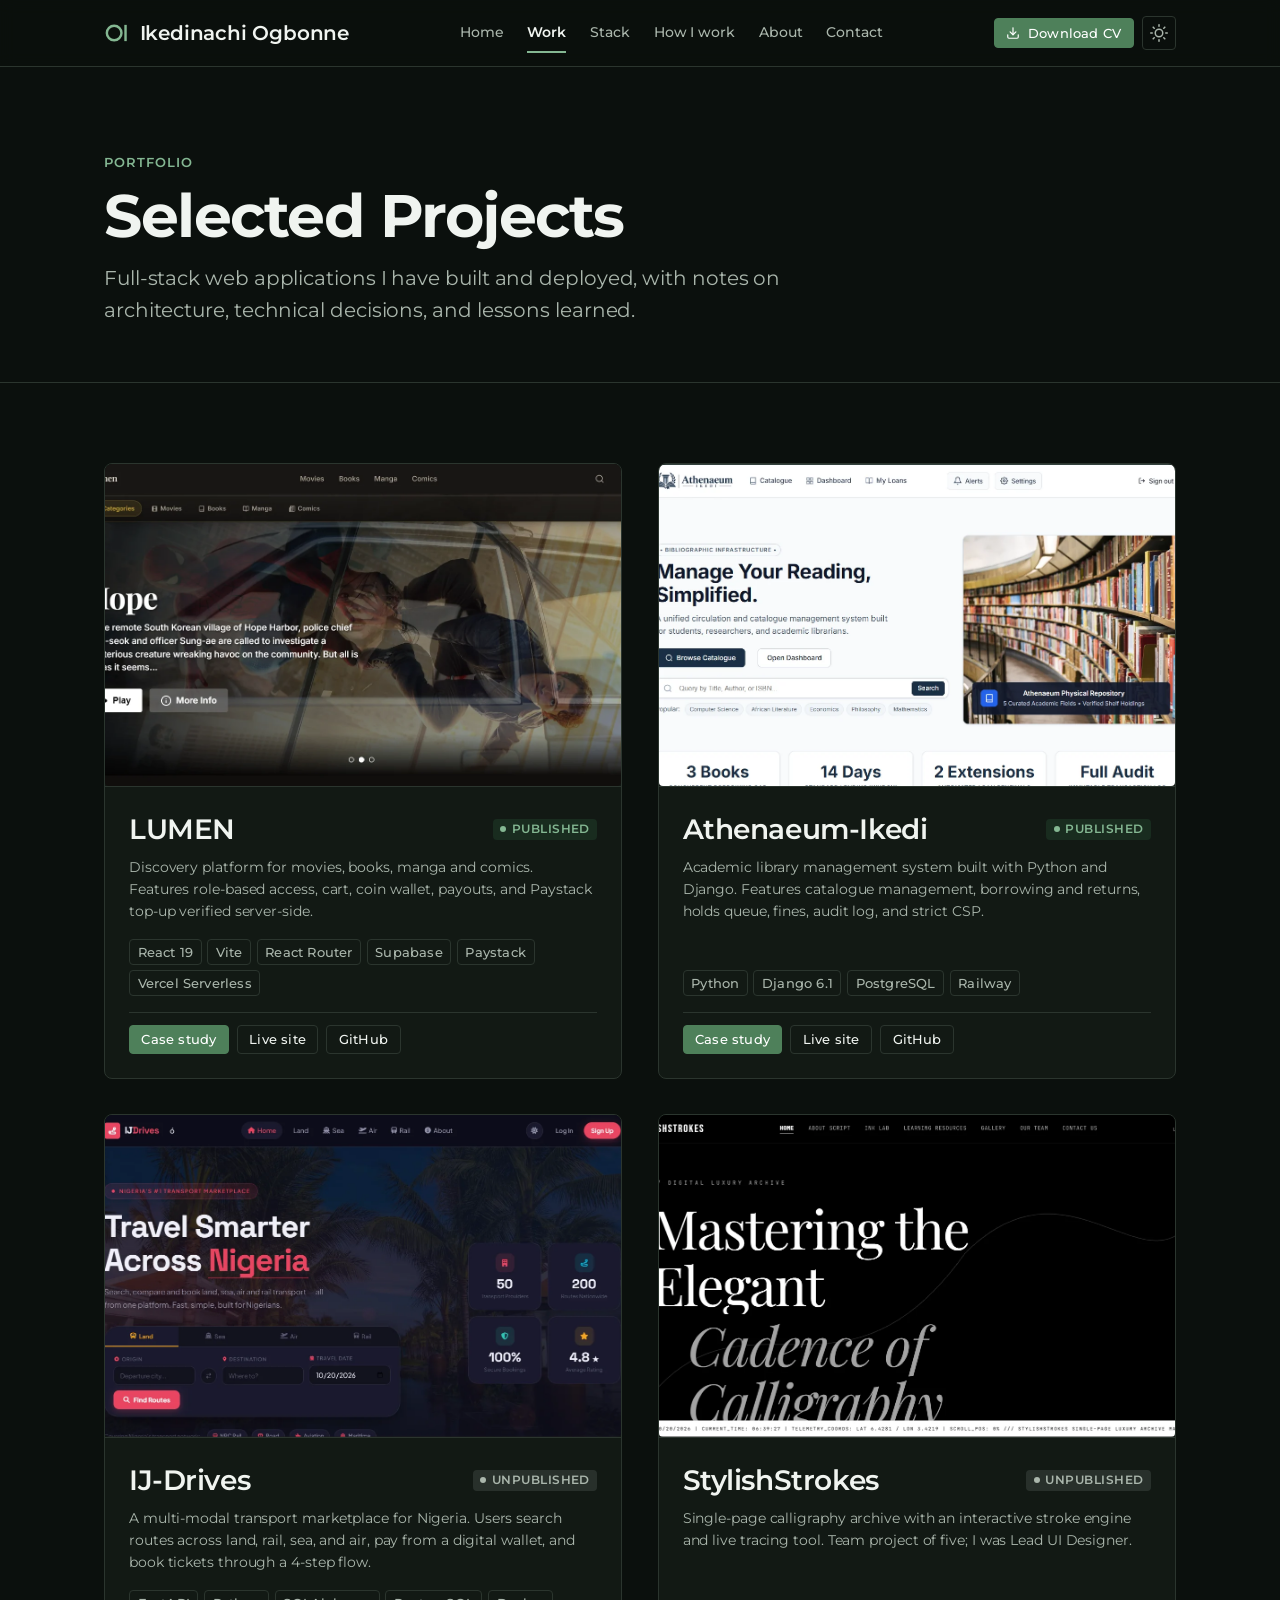
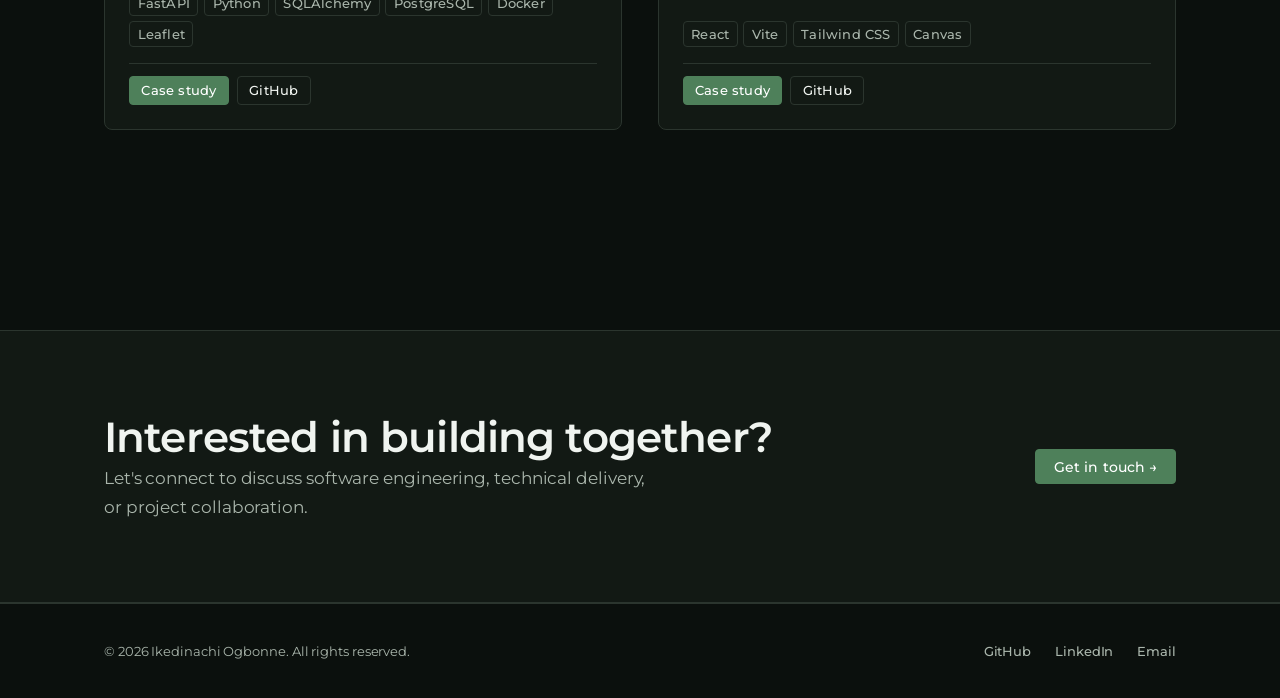
==== commit aedb06a9: "Projects update status" ====
--- a/work/index.html
+++ b/work/index.html
@@ -214,12 +214,14 @@
                 <h3 class="project-card__name">IJ-Drives</h3>
                 <span class="badge badge--unpublished">Unpublished</span>
               </div>
-              <p class="project-card__desc">Multi-modal Nigerian transport marketplace covering land, sea, air and rail travel. Designed with dark and light interfaces, Google Maps integration, and offline persistence.</p>
-              <div class="project-card__tags">
-                <span class="tag">JavaScript</span>
-                <span class="tag">HTML/CSS</span>
-                <span class="tag">Google Maps</span>
-                <span class="tag">IndexedDB</span>
+              <p class="project-card__desc">A multi-modal transport marketplace for Nigeria. Users search routes across land, rail, sea, and air, pay from a digital wallet, and book tickets through a 4-step flow.</p>
+              <div class="project-card__tags">
+                <span class="tag">FastAPI</span>
+                <span class="tag">Python</span>
+                <span class="tag">SQLAlchemy</span>
+                <span class="tag">PostgreSQL</span>
+                <span class="tag">Docker</span>
+                <span class="tag">Leaflet</span>
               </div>
               <div class="project-card__actions">
                 <a href="/work/ij-drives" class="btn btn--small btn--primary">Case study</a>
--- a/assets/css/styles.css
+++ b/assets/css/styles.css
@@ -137,7 +137,8 @@
 body {
   font-family: var(--font-body);
   font-size: var(--text-base);
-  line-height: 1.65;
+  line-height: 1.7;
+  letter-spacing: -0.005em;
   color: var(--ink);
   background-color: var(--bg);
   min-height: 100vh;
@@ -172,15 +173,16 @@
 h1, h2, h3, h4 {
   font-family: var(--font-heading);
   font-weight: 600;
-  line-height: 1.2;
-  color: var(--ink);
+  line-height: 1.25;
+  color: var(--ink);
+  letter-spacing: -0.02em;
   text-wrap: balance;
 }
 
-h1 { font-size: var(--text-3xl); font-weight: 700; }
-h2 { font-size: var(--text-2xl); }
-h3 { font-size: var(--text-xl); }
-h4 { font-size: var(--text-lg); }
+h1 { font-size: var(--text-3xl); font-weight: 700; letter-spacing: -0.025em; line-height: 1.15; }
+h2 { font-size: var(--text-2xl); font-weight: 600; letter-spacing: -0.02em; line-height: 1.25; }
+h3 { font-size: var(--text-xl); font-weight: 600; letter-spacing: -0.015em; line-height: 1.3; }
+h4 { font-size: var(--text-lg); font-weight: 600; letter-spacing: -0.01em; line-height: 1.35; }
 
 p + p {
   margin-top: var(--space-md);
@@ -622,6 +624,7 @@
 
 .page-header__title {
   font-size: var(--text-3xl);
+  letter-spacing: -0.025em;
   margin-bottom: var(--space-sm);
 }
 
@@ -629,7 +632,7 @@
   font-size: var(--text-lg);
   color: var(--muted);
   max-width: 46rem;
-  line-height: 1.5;
+  line-height: 1.6;
 }
 
 /* ---------- Buttons & Badges ---------- */
@@ -637,10 +640,11 @@
   display: inline-flex;
   align-items: center;
   gap: 0.5rem;
-  padding: 0.72em 1.2em;
+  padding: 0.68em 1.25em;
   font-family: var(--font-body);
   font-size: var(--text-sm);
-  font-weight: 600;
+  font-weight: 500;
+  letter-spacing: 0.01em;
   line-height: 1;
   text-decoration: none;
   border-radius: var(--radius-sm);
@@ -649,7 +653,8 @@
   transition: background-color var(--transition-base),
               color var(--transition-base),
               border-color var(--transition-base),
-              transform var(--transition-base);
+              transform var(--transition-base),
+              box-shadow var(--transition-base);
   white-space: nowrap;
 }
 
@@ -688,7 +693,8 @@
 
 .btn--small {
   font-size: var(--text-xs);
-  padding: 0.58em 0.9em;
+  padding: 0.54em 0.88em;
+  letter-spacing: 0.015em;
 }
 
 .btn svg {
@@ -699,9 +705,10 @@
 
 .tag {
   display: inline-block;
-  padding: 0.2em 0.55em;
+  padding: 0.22em 0.58em;
   font-size: var(--text-xs);
   font-weight: 500;
+  letter-spacing: 0.015em;
   color: var(--muted);
   background-color: var(--surface);
   border: var(--border);
@@ -714,9 +721,11 @@
   display: inline-flex;
   align-items: center;
   gap: 0.35rem;
-  padding: 0.2em 0.6em;
-  font-size: var(--text-xs);
+  padding: 0.22em 0.65em;
+  font-size: 0.72rem;
   font-weight: 600;
+  letter-spacing: 0.04em;
+  text-transform: uppercase;
   border-radius: var(--radius-sm);
   line-height: 1.4;
 }
@@ -823,18 +832,21 @@
 
 .hero__title {
   font-size: clamp(2.4rem, 2rem + 2vw, 3.6rem);
-  line-height: 1.1;
+  font-weight: 700;
+  letter-spacing: -0.025em;
+  line-height: 1.15;
   margin-bottom: var(--space-xs);
   color: var(--ink);
 }
 
 .hero__positioning {
   font-family: var(--font-heading);
-  font-size: clamp(1.2rem, 1.05rem + 0.6vw, 1.65rem);
-  font-weight: 400;
-  font-style: italic;
-  line-height: 1.35;
-  color: var(--ink);
+  font-size: clamp(1.15rem, 1rem + 0.5vw, 1.45rem);
+  font-weight: 500;
+  font-style: normal;
+  line-height: 1.45;
+  letter-spacing: -0.01em;
+  color: var(--muted);
   margin-bottom: var(--space-md);
   text-wrap: balance;
 }
@@ -844,7 +856,7 @@
   color: var(--muted);
   max-width: 42rem;
   margin-bottom: var(--space-xl);
-  line-height: 1.65;
+  line-height: 1.7;
 }
 
 .hero__cta-row {
@@ -967,8 +979,8 @@
 
 .project-card:hover {
   transform: translateY(-2px);
-  border-color: var(--muted);
-  box-shadow: 0 14px 34px -30px color-mix(in srgb, var(--ink) 45%, transparent);
+  border-color: var(--accent);
+  box-shadow: 0 16px 36px -20px color-mix(in srgb, var(--ink) 45%, transparent);
 }
 
 .project-card__image-link {
@@ -1008,11 +1020,14 @@
 
 .project-card__name {
   font-size: var(--text-xl);
+  font-weight: 600;
+  letter-spacing: -0.015em;
 }
 
 .project-card__desc {
   font-size: var(--text-sm);
   color: var(--muted);
+  line-height: 1.6;
   margin-bottom: var(--space-md);
   flex: 1 0 auto;
 }
@@ -1348,7 +1363,8 @@
 .prd-anatomy__note {
   font-size: var(--text-xs);
   color: var(--muted);
-  font-style: italic;
+  font-style: normal;
+  line-height: 1.5;
 }
 
 .prd-anatomy__grid {
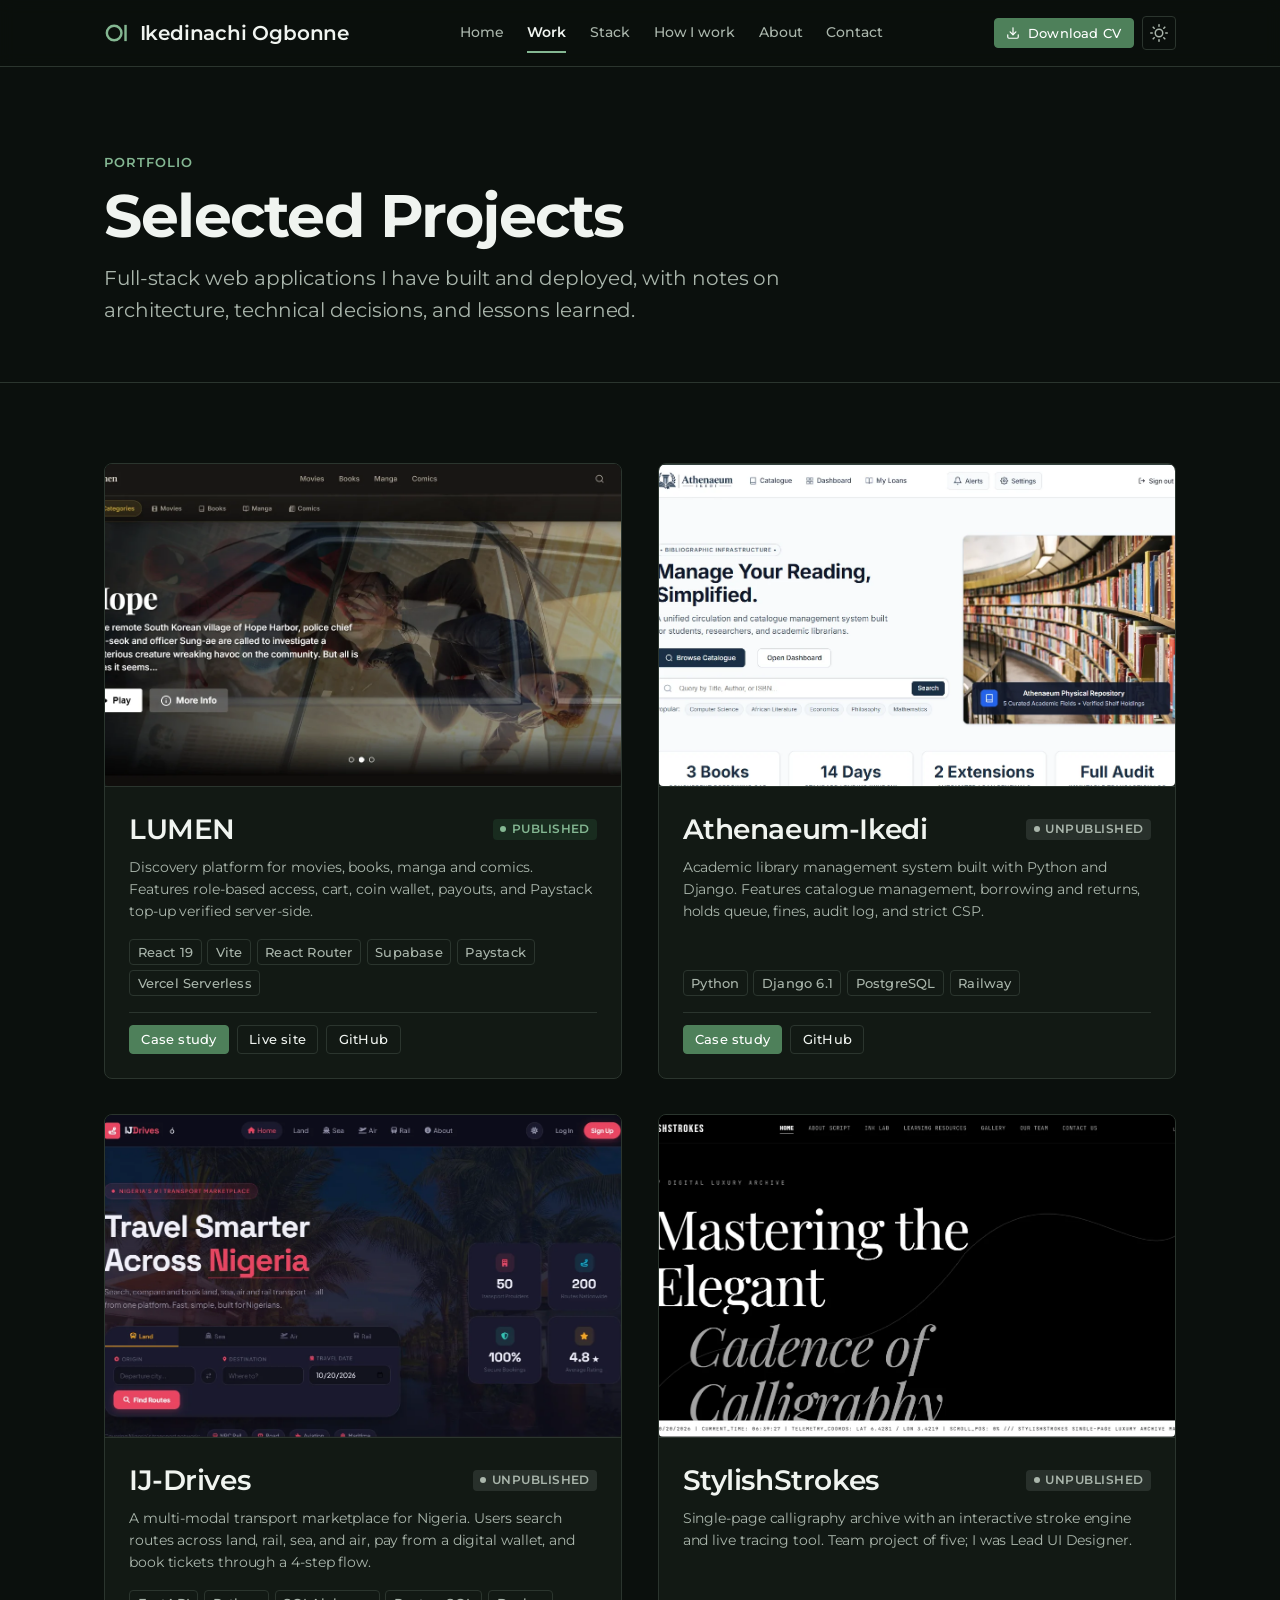
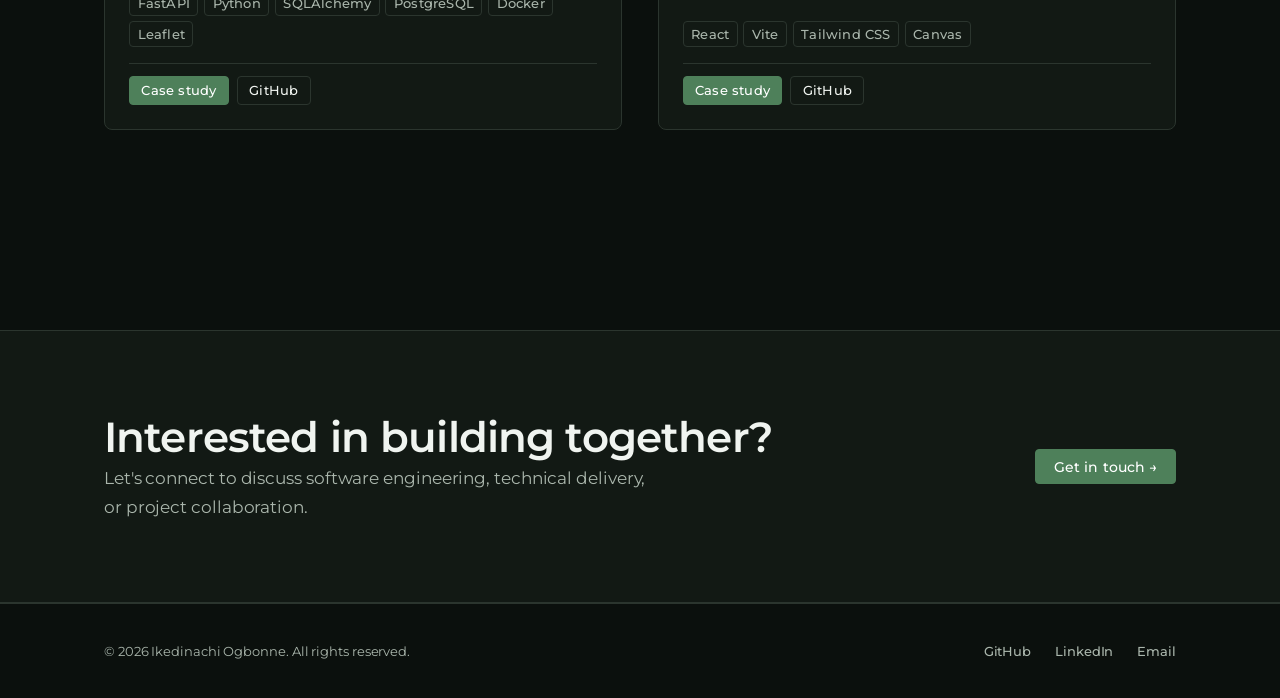
==== commit b386861a: "resolved issue" ====
--- a/work/index.html
+++ b/work/index.html
@@ -180,7 +180,7 @@
             <div class="project-card__body">
               <div class="project-card__top">
                 <h3 class="project-card__name">Athenaeum-Ikedi</h3>
-                <span class="badge badge--published">Published</span>
+                <span class="badge badge--unpublished">Unpublished</span>
               </div>
               <p class="project-card__desc">Academic library management system built with Python and Django. Features catalogue management, borrowing and returns, holds queue, fines, audit log, and strict CSP.</p>
               <div class="project-card__tags">
@@ -191,7 +191,6 @@
               </div>
               <div class="project-card__actions">
                 <a href="/work/athenaeum" class="btn btn--small btn--primary">Case study</a>
-                <a href="https://athenaeum-ikedi-production.up.railway.app/" class="btn btn--small btn--secondary" target="_blank" rel="noopener noreferrer">Live site</a>
                 <a href="https://github.com/Ikedi-21/Athenaeum-Ikedi" class="btn btn--small btn--secondary" target="_blank" rel="noopener noreferrer">GitHub</a>
               </div>
             </div>
